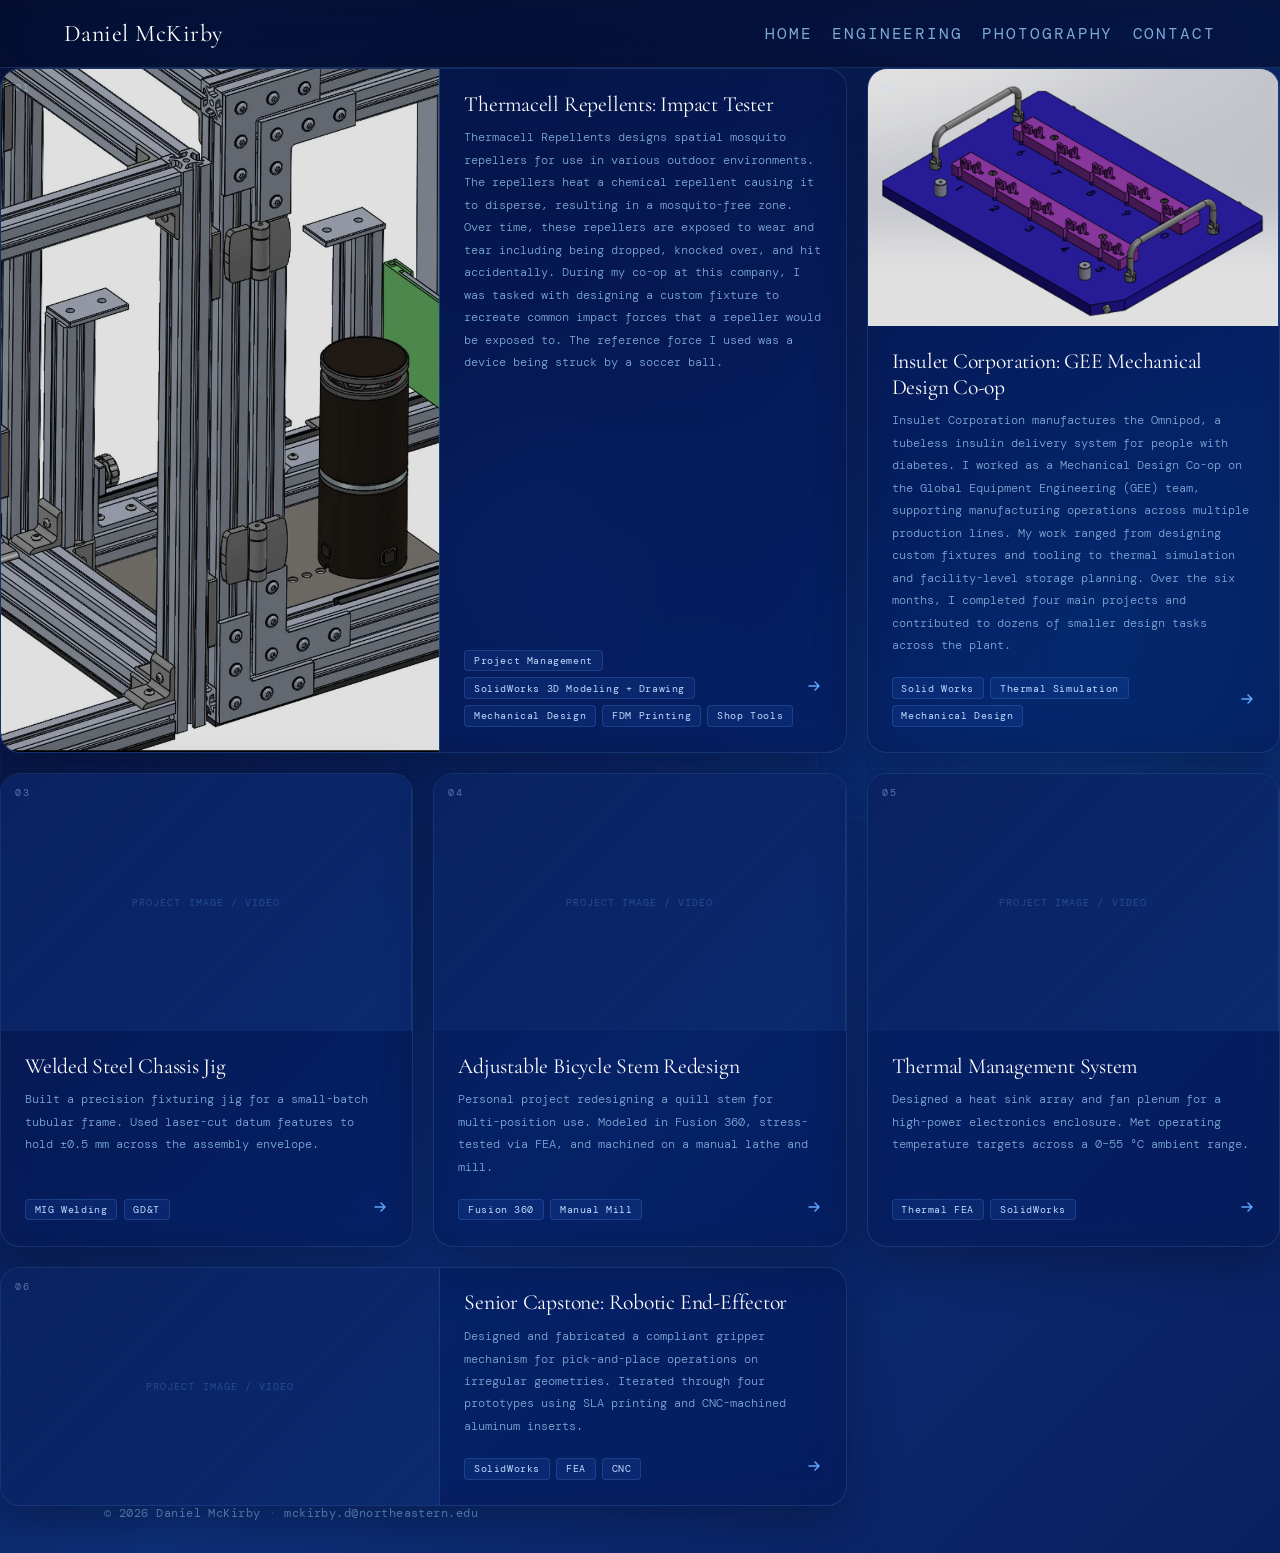
==== engineering/index.html @ 0c61b807 "Add Home, Engineering, Photography, Contact, and Resume sections" ====
<!DOCTYPE html>
<html lang="en">
<head>
  <meta charset="UTF-8" />
  <meta name="viewport" content="width=device-width, initial-scale=1.0" />
  <title>Engineering — Daniel McKirby</title>
  <link rel="stylesheet" href="style.css" />
  <link rel="preconnect" href="https://fonts.googleapis.com" />
  <link rel="preconnect" href="https://fonts.gstatic.com" crossorigin />
  <link href="https://fonts.googleapis.com/css2?family=Cormorant+Garamond:ital,wght@0,300;0,400;0,600;1,300;1,400&family=DM+Mono:wght@300;400;500&display=swap" rel="stylesheet" />
</head>

<!-- ── Contact Modal ── -->
<div id="contact-modal" class="contact-overlay" role="dialog" aria-modal="true" aria-label="Contact">
  <div class="contact-card">
    <span class="tick tick-tl"></span>
    <span class="tick tick-tr"></span>
    <span class="tick tick-bl"></span>
    <span class="tick tick-br"></span>

    <button class="contact-close" onclick="document.getElementById('contact-modal').classList.remove('open')" aria-label="Close">
      <svg viewBox="0 0 12 12" width="12" height="12" fill="none" stroke="currentColor" stroke-width="2" stroke-linecap="round">
        <line x1="1" y1="1" x2="11" y2="11"/><line x1="11" y1="1" x2="1" y2="11"/>
      </svg>
    </button>

    <div class="contact-label">Contact</div>
    <div class="contact-name">Daniel McKirby</div>
    <div class="contact-title-line">Mechanical Engineer</div>
    <div class="contact-divider"></div>

    <div class="contact-row">
      <div class="contact-icon">
        <svg viewBox="0 0 16 16" width="14" height="14" fill="none" stroke="#60a5fa" stroke-width="1.5" stroke-linecap="round" stroke-linejoin="round">
          <rect x="1" y="3" width="14" height="10" rx="1.5"/><polyline points="1,3 8,9.5 15,3"/>
        </svg>
      </div>
      <a href="mailto:mckirby.d@northeastern.edu" class="contact-link">mckirby.d@northeastern.edu</a>
    </div>

    <div class="contact-row">
      <div class="contact-icon">
        <svg viewBox="0 0 16 16" width="14" height="14" fill="none" stroke="#60a5fa" stroke-width="1.5" stroke-linecap="round" stroke-linejoin="round">
          <rect x="1" y="1" width="14" height="14" rx="2"/>
          <path d="M5 7v5M5 4.5v.01M8 12V8c0-1 .5-1.5 1.5-1.5H11"/>
        </svg>
      </div>
      <a href="https://linkedin.com/in/dmckirby" class="contact-link">linkedin.com/in/dmckirby</a>
    </div>

    <div class="contact-row">
      <div class="contact-icon">
        <svg viewBox="0 0 24 24" width="16" height="16" fill="none"
            stroke="#60a5fa" stroke-width="2"
            stroke-linecap="round" stroke-linejoin="round">
          <path d="M22 16.92v3a2 2 0 0 1-2.18 2 
                  19.79 19.79 0 0 1-8.63-3.07 19.5 19.5 0 0 1-6-6 19.79 19.79 0 0 1-3.07-8.67 A2 2 0 0 1 4.11 2h3a2 2 0 0 1 2 1.72 12.84 12.84 0 0 0 .7 2.81 2 2 0 0 1-.45 2.11L8.09 9.91 a16 16 0 0 0 6 6l1.27-1.27 a2 2 0 0 1 2.11-.45 12.84 12.84 0 0 0 2.81.7 A2 2 0 0 1 22 16.92z"/>
        </svg>
      </div>
      <a class="contact-link" href="tel:9733695389">(973) 369-5389</a>
    </div>

    <p class="contact-note">
      I'm currently looking for full-time roles in mechanical and design engineering starting early 2027.
    </p>
  </div>
</div>

<script>
  const modal = document.getElementById('contact-modal');
  modal.addEventListener('click', e => {
    if (e.target === modal) modal.classList.remove('open');
  });
  document.addEventListener('keydown', e => {
    if (e.key === 'Escape') modal.classList.remove('open');
  });
</script>

<body>

<header class="site-header">
  <div class="header-inner">
    
    <a href="/" class="header-name">Daniel McKirby</a>

    <nav class="header-nav">
      <a href="/" class="nav-link">Home</a>
      <a href="/engineering/index.html" class="nav-link">Engineering</a>
      <a href="/photography/" class="nav-link">Photography</a>
      <button class="nav-link" onclick="document.getElementById('contact-modal').classList.add('open')" style="background:none;border:none;cursor:pointer;font-size:inherit;">Contact</button>    </nav>
    </nav>

  </div>
</header>
  
  <!-- Animated background blobs -->
  <div class="bg-layer" aria-hidden="true">
    <div class="blob blob-1"></div>
    <div class="blob blob-2"></div>
    <div class="blob blob-3"></div>
  </div>

  <!-- Blueprint grid overlay -->
  <div class="grid-overlay" aria-hidden="true"></div>

  <div class="eng-grid">
 
    <!-- Card 1 — Featured (wide) -->
    <a href="projects/project-template.html" class="eng-card eng-card--featured" data-tags="mechanical fabrication">
      <div class="eng-card-media">
        <div class="eng-card-media-placeholder">
          <img src="images/impact_tester_2.webp" alt="...">
        </div>
        <div class="eng-card-overlay">
          <span class="eng-card-num">01</span>
        </div>
      </div>
      <div class="eng-card-body">
        <h2 class="eng-card-title">Thermacell Repellents: Impact Tester</h2>
        <p class="eng-card-desc">Thermacell Repellents designs spatial mosquito repellers for use in various outdoor environments. The repellers heat a chemical repellent causing it to disperse, resulting in a mosquito-free zone. 
Over time, these repellers are exposed to wear and tear including being dropped, knocked over, and hit accidentally. During my co-op at this company, I was tasked with designing a custom fixture to recreate common impact forces that a repeller would be exposed to. The reference force I used was a device being struck by a soccer ball. </p>
        <div class="eng-card-footer">
          <div class="eng-card-pills">
            <span class="pill">Project Management</span>
            <span class="pill">SolidWorks 3D Modeling + Drawing</span>
            <span class="pill">Mechanical Design</span>
            <span class="pill">FDM Printing</span>
            <span class="pill">Shop Tools</span>
          </div>
          <span class="eng-card-arrow">
            <svg viewBox="0 0 16 16" width="16" height="16" fill="none" stroke="currentColor" stroke-width="1.5" stroke-linecap="round" stroke-linejoin="round">
              <path d="M3 8h10M9 4l4 4-4 4"/>
            </svg>
          </span>
        </div>
      </div>
    </a>
 
    <!-- Card 2 -->
    <a href="/engineering/impact-tester/" class="eng-card" data-tags="design systems">
      <div class="eng-card-media">
        <div class="eng-card-media-placeholder">
          <img src="images/insulet_3.webp" alt="...">
        </div>
        <div class="eng-card-overlay">
          <span class="eng-card-num">02</span>
        </div>
      </div>
      <div class="eng-card-body">
        <h2 class="eng-card-title">Insulet Corporation: GEE Mechanical Design Co-op</h2>
        <p class="eng-card-desc">Insulet Corporation manufactures the Omnipod, a tubeless insulin delivery system for people with diabetes. I worked as a Mechanical Design Co-op on the Global Equipment Engineering (GEE) team, supporting manufacturing operations across multiple production lines. My work ranged from designing custom fixtures and tooling to thermal simulation and facility-level storage planning. Over the six months, I completed four main projects and contributed to dozens of smaller design tasks across the plant.</p>
        <div class="eng-card-footer">
          <div class="eng-card-pills">
            <span class="pill">Solid Works</span>
            <span class="pill">Thermal Simulation</span>
            <span class="pill">Mechanical Design</span>
          </div>
          <span class="eng-card-arrow">
            <svg viewBox="0 0 16 16" width="16" height="16" fill="none" stroke="currentColor" stroke-width="1.5" stroke-linecap="round" stroke-linejoin="round">
              <path d="M3 8h10M9 4l4 4-4 4"/>
            </svg>
          </span>
        </div>
      </div>
    </a>
 
    <!-- Card 3 -->
    <a href="projects/project-template.html" class="eng-card" data-tags="fabrication">
      <div class="eng-card-media">
        <div class="eng-card-media-placeholder">
          <span class="placeholder-text">Project image / video</span>
        </div>
        <div class="eng-card-overlay">
          <span class="eng-card-num">03</span>
        </div>
      </div>
      <div class="eng-card-body">
        <h2 class="eng-card-title">Welded Steel Chassis Jig</h2>
        <p class="eng-card-desc">Built a precision fixturing jig for a small-batch tubular frame. Used laser-cut datum features to hold ±0.5 mm across the assembly envelope.</p>
        <div class="eng-card-footer">
          <div class="eng-card-pills">
            <span class="pill">MIG Welding</span>
            <span class="pill">GD&T</span>
          </div>
          <span class="eng-card-arrow">
            <svg viewBox="0 0 16 16" width="16" height="16" fill="none" stroke="currentColor" stroke-width="1.5" stroke-linecap="round" stroke-linejoin="round">
              <path d="M3 8h10M9 4l4 4-4 4"/>
            </svg>
          </span>
        </div>
      </div>
    </a>
 
    <!-- Card 4 -->
    <a href="projects/project-template.html" class="eng-card" data-tags="mechanical design">
      <div class="eng-card-media">
        <div class="eng-card-media-placeholder">
          <span class="placeholder-text">Project image / video</span>
        </div>
        <div class="eng-card-overlay">
          <span class="eng-card-num">04</span>
        </div>
      </div>
      <div class="eng-card-body">
        <h2 class="eng-card-title">Adjustable Bicycle Stem Redesign</h2>
        <p class="eng-card-desc">Personal project redesigning a quill stem for multi-position use. Modeled in Fusion 360, stress-tested via FEA, and machined on a manual lathe and mill.</p>
        <div class="eng-card-footer">
          <div class="eng-card-pills">
            <span class="pill">Fusion 360</span>
            <span class="pill">Manual Mill</span>
          </div>
          <span class="eng-card-arrow">
            <svg viewBox="0 0 16 16" width="16" height="16" fill="none" stroke="currentColor" stroke-width="1.5" stroke-linecap="round" stroke-linejoin="round">
              <path d="M3 8h10M9 4l4 4-4 4"/>
            </svg>
          </span>
        </div>
      </div>
    </a>
 
    <!-- Card 5 -->
    <a href="projects/project-template.html" class="eng-card" data-tags="systems">
      <div class="eng-card-media">
        <div class="eng-card-media-placeholder">
          <span class="placeholder-text">Project image / video</span>
        </div>
        <div class="eng-card-overlay">
          <span class="eng-card-num">05</span>
        </div>
      </div>
      <div class="eng-card-body">
        <h2 class="eng-card-title">Thermal Management System</h2>
        <p class="eng-card-desc">Designed a heat sink array and fan plenum for a high-power electronics enclosure. Met operating temperature targets across a 0–55 °C ambient range.</p>
        <div class="eng-card-footer">
          <div class="eng-card-pills">
            <span class="pill">Thermal FEA</span>
            <span class="pill">SolidWorks</span>
          </div>
          <span class="eng-card-arrow">
            <svg viewBox="0 0 16 16" width="16" height="16" fill="none" stroke="currentColor" stroke-width="1.5" stroke-linecap="round" stroke-linejoin="round">
              <path d="M3 8h10M9 4l4 4-4 4"/>
            </svg>
          </span>
        </div>
      </div>
    </a>

    <a href="projects/project-template.html" class="eng-card eng-card--featured" data-tags="mechanical fabrication">
      <div class="eng-card-media">
        <div class="eng-card-media-placeholder">
          <span class="placeholder-text">Project image / video</span>
          <!-- Replace with: <img src="..." alt="..."> or <video src="..." autoplay muted loop> -->
        </div>
        <div class="eng-card-overlay">
          <span class="eng-card-num">06</span>
        </div>
      </div>
      <div class="eng-card-body">
        <h2 class="eng-card-title">Senior Capstone: Robotic End-Effector</h2>
        <p class="eng-card-desc">Designed and fabricated a compliant gripper mechanism for pick-and-place operations on irregular geometries. Iterated through four prototypes using SLA printing and CNC-machined aluminum inserts.</p>
        <div class="eng-card-footer">
          <div class="eng-card-pills">
            <span class="pill">SolidWorks</span>
            <span class="pill">FEA</span>
            <span class="pill">CNC</span>
          </div>
          <span class="eng-card-arrow">
            <svg viewBox="0 0 16 16" width="16" height="16" fill="none" stroke="currentColor" stroke-width="1.5" stroke-linecap="round" stroke-linejoin="round">
              <path d="M3 8h10M9 4l4 4-4 4"/>
            </svg>
          </span>
        </div>
      </div>
    </a>
 
  </div><!-- /eng-grid -->

  <footer class="site-footer">
    <span>© 2026 Daniel McKirby</span>
    <span class="sep">·</span>
    <a href="mailto:mckirby.d@northeastern.edu">mckirby.d@northeastern.edu</a>
  </footer>

</body>
</html>
---- engineering/style.css ----
/* ============================================================
   CSS Custom Properties
   ============================================================ */
:root {
  --blue-deep:    #050e2b;
  --blue-mid:     #0a2260;
  --blue-bright:  #1553c7;
  --blue-accent:  #3b82f6;
  --blue-glow:    #60a5fa;
  --blue-pale:    #bfdbfe;
  --text-primary: #e8f0ff;
  --text-muted:   #7ea9d4;
  --card-bg:      rgba(8, 22, 70, 0.55);
  --card-border:  rgba(96, 165, 250, 0.18);
  --radius-card:  20px;
  --radius-btn:   12px;
  --font-display: 'Cormorant Garamond', Georgia, serif;
  --font-mono:    'DM Mono', 'Courier New', monospace;
  --transition:   0.25s cubic-bezier(0.4, 0, 0.2, 1);
  --page-gutter:  clamp(1.5rem, 5vw, 5rem);
}

/* ============================================================
   Reset & Base
   ============================================================ */
*, *::before, *::after {
  box-sizing: border-box;
  margin: 0;
  padding: 0;
}

html {
  font-size: 16px;
  -webkit-font-smoothing: antialiased;
  scroll-behavior: smooth;
}

body {
  min-height: 100dvh;
  background: linear-gradient(
    135deg,
    var(--blue-deep)   0%,
    #091a4f            30%,
    #0e307a            60%,
    #0a1f5e           100%
  );
  color: var(--text-primary);
  font-family: var(--font-mono);
  position: relative;
  overflow-x: hidden;
}

/* ============================================================
   Contact Modal
   ============================================================ */
.contact-overlay {
  position: fixed;
  inset: 0;
  z-index: 200;
  background: rgba(5, 14, 43, 0.72);
  backdrop-filter: blur(6px);
  -webkit-backdrop-filter: blur(6px);
  display: flex;
  align-items: center;
  justify-content: center;
  padding: var(--page-gutter);
  opacity: 0;
  pointer-events: none;
  transition: opacity var(--transition);
}

.contact-overlay.open {
  opacity: 1;
  pointer-events: all;
}

.contact-overlay.open .contact-card {
  transform: translateY(0) scale(1);
  opacity: 1;
}

.contact-card {
  position: relative;
  background: rgba(8, 22, 70, 0.88);
  border: 1px solid var(--card-border);
  border-radius: var(--radius-card);
  padding: 2.5rem 2.75rem;
  max-width: 420px;
  width: 100%;
  backdrop-filter: blur(20px) saturate(1.3);
  -webkit-backdrop-filter: blur(20px) saturate(1.3);
  box-shadow:
    0 0 0 1px rgba(255,255,255,0.04) inset,
    0 32px 80px rgba(5, 14, 43, 0.65);
  opacity: 0;
  transform: translateY(16px) scale(0.97);
  transition:
    transform 0.35s cubic-bezier(0.22, 1, 0.36, 1),
    opacity 0.35s cubic-bezier(0.22, 1, 0.36, 1);
}

.contact-close {
  position: absolute;
  top: 1.1rem;
  right: 1.25rem;
  background: rgba(96, 165, 250, 0.08);
  border: 1px solid var(--card-border);
  border-radius: 8px;
  width: 28px;
  height: 28px;
  display: flex;
  align-items: center;
  justify-content: center;
  color: var(--text-muted);
  cursor: pointer;
  transition: background var(--transition), color var(--transition);
}

.contact-close:hover {
  background: rgba(96, 165, 250, 0.18);
  color: #fff;
}

.contact-label {
  font-family: var(--font-mono);
  font-size: 0.85rem;
  letter-spacing: 0.2em;
  text-transform: uppercase;
  color: var(--blue-accent);
  display: flex;
  align-items: center;
  gap: 0.6rem;
  margin-bottom: 1.25rem;
}

.contact-label::before {
  content: '';
  display: block;
  width: 24px;
  height: 1px;
  background: var(--blue-accent);
  opacity: 0.7;
}

.contact-name {
  font-family: var(--font-display);
  font-size: 2rem;
  font-weight: 300;
  color: #fff;
  letter-spacing: -0.01em;
  line-height: 1;
  margin-bottom: 0.35rem;
}

.contact-title-line {
  font-family: var(--font-mono);
  font-size: 0.95rem;
  letter-spacing: 0.1em;
  text-transform: uppercase;
  color: var(--text-muted);
  margin-bottom: 2rem;
}

.contact-divider {
  height: 1px;
  background: linear-gradient(90deg, rgba(96, 165, 250, 0.25), transparent);
  margin-bottom: 1.5rem;
}

.contact-row {
  display: flex;
  align-items: center;
  gap: 0.85rem;
  margin-bottom: 1rem;
}

.contact-row:last-child { margin-bottom: 0; }

.contact-icon {
  width: 32px;
  height: 32px;
  border-radius: 8px;
  background: rgba(59, 130, 246, 0.1);
  border: 1px solid var(--card-border);
  display: flex;
  align-items: center;
  justify-content: center;
  flex-shrink: 0;
}

.contact-link {
  font-family: var(--font-mono);
  font-size: 0.8rem;
  color: var(--blue-pale);
  text-decoration: none;
  transition: color var(--transition);
}

.contact-link:hover { color: #fff; }

.contact-muted {
  font-family: var(--font-mono);
  font-size: 0.75rem;
  color: var(--text-muted);
}

body {
  min-height: 100dvh;
  background: linear-gradient(
    135deg,
    var(--blue-deep)   0%,
    #091a4f            30%,
    #0e307a            60%,
    #0a1f5e           100%
  );
  color: var(--text-primary);
  font-family: var(--font-mono);
  position: relative;
  overflow-x: hidden;
}

/* ============================================================
   Animated Background Blobs
   ============================================================ */
.bg-layer {
  position: fixed;
  inset: 0;
  pointer-events: none;
  z-index: 0;
}

.blob {
  position: absolute;
  border-radius: 50%;
  filter: blur(90px);
  opacity: 0.22;
  animation: drift 18s ease-in-out infinite alternate;
}

.blob-1 {
  width: 620px; height: 620px;
  background: radial-gradient(circle, #1e5fd4, transparent 70%);
  top: -160px; left: -120px;
  animation-duration: 20s;
}

.blob-2 {
  width: 500px; height: 500px;
  background: radial-gradient(circle, #0ea5e9, transparent 70%);
  bottom: 0; right: -80px;
  animation-duration: 24s;
  animation-delay: -8s;
}

.blob-3 {
  width: 380px; height: 380px;
  background: radial-gradient(circle, #3b82f6, transparent 70%);
  top: 60%; left: 40%;
  transform: translate(-50%, -50%);
  animation-duration: 16s;
  animation-delay: -4s;
}

@keyframes drift {
  0%   { transform: translate(0, 0) scale(1); }
  50%  { transform: translate(40px, 30px) scale(1.08); }
  100% { transform: translate(-20px, 50px) scale(0.95); }
}

/* ============================================================
   Blueprint Grid Overlay
   ============================================================ */
.grid-overlay {
  position: fixed;
  inset: 0;
  z-index: 0;
  pointer-events: none;
  background-image:
    linear-gradient(rgba(96, 165, 250, 0.04) 1px, transparent 1px),
    linear-gradient(90deg, rgba(96, 165, 250, 0.04) 1px, transparent 1px);
  background-size: 48px 48px;
}

/* ============================================================
   Shared Buttons
   ============================================================ */
.btn {
  display: inline-flex;
  align-items: center;
  gap: 0.55rem;
  padding: 0.75rem 1.6rem;
  border-radius: var(--radius-btn);
  font-family: var(--font-mono);
  font-size: 0.82rem;
  font-weight: 500;
  letter-spacing: 0.05em;
  text-decoration: none;
  text-transform: uppercase;
  cursor: pointer;
  transition:
    background var(--transition),
    box-shadow var(--transition),
    transform var(--transition),
    border-color var(--transition),
    color var(--transition);
}

.btn:active { transform: scale(0.97); }

.btn-primary {
  background: linear-gradient(135deg, var(--blue-bright), #1d6ae8);
  color: #fff;
  border: 1px solid rgba(255,255,255,0.15);
  box-shadow:
    0 4px 20px rgba(21, 83, 199, 0.5),
    0 1px 0 rgba(255,255,255,0.12) inset;
}

.btn-primary:hover {
  background: linear-gradient(135deg, #1a61d4, #2878f5);
  box-shadow: 0 6px 28px rgba(21, 83, 199, 0.65), 0 1px 0 rgba(255,255,255,0.15) inset;
  transform: translateY(-2px);
}

.btn-ghost {
  background: rgba(96, 165, 250, 0.08);
  color: var(--blue-pale);
  border: 1px solid var(--card-border);
}

.btn-ghost:hover {
  background: rgba(96, 165, 250, 0.18);
  border-color: rgba(96, 165, 250, 0.45);
  color: #fff;
  transform: translateY(-2px);
}

.btn-icon {
  width: 16px;
  height: 16px;
  flex-shrink: 0;
}

.btn-sm {
  padding: 0.45rem 1rem;
  font-size: 0.75rem;
}

/* ============================================================
   CTA Group
   ============================================================ */
.cta-group {
  display: flex;
  gap: 1rem;
  flex-wrap: wrap;
}

/* ============================================================
   Header
   ============================================================ */
.site-header {
  position: sticky;
  top: 0;
  z-index: 100;

  background: rgba(5, 14, 43, 0.65);
  backdrop-filter: blur(14px) saturate(1.3);
  -webkit-backdrop-filter: blur(14px) saturate(1.3);

  border-bottom: 1px solid var(--card-border);
}

/* Inner layout */
.header-inner {
  max-width: 1800px;
  margin: 0 auto;
  padding: 1.2rem var(--page-gutter);

  display: flex;
  align-items: center;
  justify-content: space-between;
}

/* Name (left) */
.header-name {
  font-family: var(--font-display);
  font-size: 1.5rem;
  color: #fff;
  text-decoration: none;
  letter-spacing: 0.02em;
}

/* Nav (right) */
.header-nav {
  display: flex;
  gap: 1.2rem;
}

/* Links */
.nav-link {
  font-family: var(--font-mono);
  font-size: 1rem;
  letter-spacing: 0.12em;
  text-transform: uppercase;
  color: var(--text-muted);
  text-decoration: none;
  position: relative;
  transition: color var(--transition);
}

/* Hover effect */
.nav-link::after {
  content: '';
  position: absolute;
  left: 0;
  bottom: -4px;
  width: 100%;
  height: 1px;
  background: var(--blue-accent);
  transform: scaleX(0);
  transform-origin: left;
  transition: transform var(--transition);
}

.nav-link:hover {
  color: #fff;
}

.nav-link:hover::after {
  transform: scaleX(1);
}

/* ============================================================
   HERO SECTION
   ============================================================ */
.hero {
  position: relative;
  z-index: 1;
  display: grid;
  grid-template-columns: 1fr auto;
  align-items: center;
  gap: clamp(2rem, 6vw, 6rem);
  min-height: 100dvh;
  padding: clamp(3rem, 8vh, 6rem) var(--page-gutter);
  max-width: 1200px;
  margin: 0 auto;
}

/* Left column */
.hero-content {
  display: flex;
  flex-direction: column;
  gap: 1.5rem;
  animation: rise 0.8s cubic-bezier(0.22, 1, 0.36, 1) both;
}

.hero-label {
  font-family: var(--font-mono);
  font-size: 1rem;
  font-weight: 400;
  letter-spacing: 0.18em;
  text-transform: uppercase;
  color: var(--blue-accent);
  display: flex;
  align-items: center;
  gap: 0.75rem;
}

.hero-label::before {
  content: '';
  display: block;
  width: 32px;
  height: 1px;
  background: var(--blue-accent);
  opacity: 0.7;
}

.hero-name {
  font-family: var(--font-display);
  font-size: clamp(3.5rem, 9vw, 7rem);
  font-weight: 300;
  line-height: 0.95;
  color: #fff;
  letter-spacing: -0.02em;
}

.hero-name em {
  font-style: italic;
  font-weight: 300;
  color: var(--blue-pale);
}

.hero-sub {
  font-family: var(--font-mono);
  font-size: 1rem;
  font-weight: 300;
  letter-spacing: 0.08em;
  color: var(--text-muted);
  text-transform: uppercase;
}

.hero-bio {
  font-family: var(--font-display);
  font-size: clamp(1.05rem, 2vw, 1.2rem);
  font-weight: 300;
  line-height: 1.75;
  color: rgba(232, 240, 255, 0.8);
  max-width: 52ch;
}

/* Right column — photo */
.hero-photo-wrap {
  display: flex;
  flex-direction: column;
  align-items: center;
  gap: 0.75rem;
  animation: rise 0.8s cubic-bezier(0.22, 1, 0.36, 1) 0.12s both;
  flex-shrink: 0;
}

.hero-photo-frame {
  position: relative;
  width: clamp(24rem, 28rem, 34rem);
  aspect-ratio: 3 / 4;
}

/* Engineering tick marks at corners */
.tick {
  position: absolute;
  display: block;
  width: 14px;
  height: 14px;
  border-color: rgba(96, 165, 250, 0.55);
  border-style: solid;
  z-index: 2;
}

.tick-tl { top: -6px;  left: -6px;  border-width: 1.5px 0 0 1.5px; }
.tick-tr { top: -6px;  right: -6px; border-width: 1.5px 1.5px 0 0; }
.tick-bl { bottom: -6px; left: -6px;  border-width: 0 0 1.5px 1.5px; }
.tick-br { bottom: -6px; right: -6px; border-width: 0 1.5px 1.5px 0; }

.hero-photo {
  width: 100%;
  height: 100%;
  object-fit: cover;
  display: block;
  border-radius: 4px;
  border: 1px solid var(--card-border);
  box-shadow:
    0 0 0 1px rgba(255,255,255,0.04) inset,
    0 32px 80px rgba(5, 14, 43, 0.6),
    0 0 60px rgba(59, 130, 246, 0.1);
  filter: brightness(0.92) contrast(1.05);
}

.photo-label {
  font-family: var(--font-mono);
  font-size: 0.65rem;
  letter-spacing: 0.1em;
  color: var(--text-muted);
  opacity: 0.6;
  text-transform: uppercase;
}

/* ============================================================
   Section Rule / Divider
   ============================================================ */
.section-rule {
  position: relative;
  z-index: 1;
  display: flex;
  align-items: center;
  gap: 1.25rem;
  padding: 0 var(--page-gutter);
  max-width: 1200px;
  margin: 0 auto 3rem;
}

.section-rule::before,
.section-rule::after {
  content: '';
  flex: 1;
  height: 1px;
  background: linear-gradient(90deg, transparent, rgba(96, 165, 250, 0.25), transparent);
}

.rule-label {
  font-family: var(--font-mono);
  font-size: 0.85rem;
  letter-spacing: 0.22em;
  color: var(--text-muted);
  opacity: 0.7;
  white-space: nowrap;
}

/* ============================================================
   PROJECTS SECTION
   ============================================================ */
.projects {
  position: relative;
  z-index: 1;
  display: grid;
  grid-template-columns: repeat(auto-fill, minmax(300px, 1fr));
  gap: 1.5rem;
  padding: 0 var(--page-gutter) 5rem;
  max-width: 1200px;
  margin: 0 auto;
}

.project-card {
  background: var(--card-bg);
  border: 1px solid var(--card-border);
  border-radius: var(--radius-card);
  backdrop-filter: blur(16px) saturate(1.3);
  -webkit-backdrop-filter: blur(16px) saturate(1.3);
  overflow: hidden;
  display: flex;
  flex-direction: column;
  box-shadow: 0 16px 48px rgba(5, 14, 43, 0.45);
  transition: transform var(--transition), box-shadow var(--transition), border-color var(--transition);
  animation: rise 0.7s cubic-bezier(0.22, 1, 0.36, 1) both;
}

.project-card:nth-child(1) { animation-delay: 0.05s; }
.project-card:nth-child(2) { animation-delay: 0.12s; }
.project-card:nth-child(3) { animation-delay: 0.19s; }

.project-card:hover {
  transform: translateY(-5px);
  box-shadow: 0 24px 64px rgba(5, 14, 43, 0.55), 0 0 0 1px rgba(96, 165, 250, 0.22);
  border-color: rgba(96, 165, 250, 0.3);
}

.project-img-wrap {
  position: relative;
  overflow: hidden;
  aspect-ratio: 16 / 9;
  background: var(--blue-mid);
}

.project-img {
  width: 100%;
  height: 100%;
  object-fit: cover;
  display: block;
  transition: transform 0.4s cubic-bezier(0.4, 0, 0.2, 1);
  filter: brightness(0.88) saturate(0.85);
}

.project-card:hover .project-img {
  transform: scale(1.04);
  filter: brightness(0.95) saturate(1);
}

.project-num {
  position: absolute;
  top: 0.75rem;
  right: 0.9rem;
  font-family: var(--font-mono);
  font-size: 0.65rem;
  letter-spacing: 0.12em;
  color: rgba(191, 219, 254, 0.5);
}

.project-body {
  padding: 1.4rem 1.5rem 1.6rem;
  display: flex;
  flex-direction: column;
  gap: 0.55rem;
  flex: 1;
}

.project-tag {
  font-family: var(--font-mono);
  font-size: 0.65rem;
  letter-spacing: 0.14em;
  text-transform: uppercase;
  color: var(--blue-accent);
}

.project-title {
  font-family: var(--font-display);
  font-size: 1.35rem;
  font-weight: 400;
  letter-spacing: -0.01em;
  color: #fff;
  line-height: 1.2;
}

.project-desc {
  font-family: var(--font-mono);
  font-size: 0.8rem;
  font-weight: 300;
  line-height: 1.75;
  color: var(--text-muted);
  flex: 1;
  margin-top: 0.25rem;
}

.project-link {
  display: inline-flex;
  align-items: center;
  gap: 0.4rem;
  margin-top: 0.75rem;
  font-family: var(--font-mono);
  font-size: 0.72rem;
  font-weight: 500;
  letter-spacing: 0.07em;
  text-transform: uppercase;
  color: var(--blue-glow);
  text-decoration: none;
  transition: gap var(--transition), color var(--transition);
}

.project-link svg {
  width: 14px; height: 14px;
  transition: transform var(--transition);
}

.project-link:hover {
  color: #fff;
  gap: 0.65rem;
}

.project-link:hover svg {
  transform: translateX(3px);
}

/* ============================================================
   Footer
   ============================================================ */
.site-footer {
  position: relative;
  z-index: 1;
  padding: 0 var(--page-gutter) 2rem;
  max-width: 1200px;
  margin: 0 auto;
  font-family: var(--font-mono);
  font-size: 0.72rem;
  color: var(--text-muted);
  opacity: 0.6;
  letter-spacing: 0.04em;
  display: flex;
  align-items: center;
  gap: 0.5rem;
}

.site-footer a {
  color: inherit;
  text-decoration: none;
  transition: color var(--transition);
}

.site-footer a:hover { color: var(--blue-pale); opacity: 1; }
.sep { opacity: 0.4; }

/* ============================================================
   Entrance animation (shared)
   ============================================================ */
@keyframes rise {
  from { opacity: 0; transform: translateY(24px); }
  to   { opacity: 1; transform: translateY(0); }
}

/* ============================================================
   Engineering Index Page
   ============================================================ */

/* Active nav state */
.nav-link--active {
  color: #fff;
}
.nav-link--active::after {
  transform: scaleX(1) !important;
}

/* ── Page Hero ── */
.eng-main {
  position: relative;
  z-index: 1;
  max-width: 1200px;
  margin: 0 auto;
  padding: 0 var(--page-gutter) 5rem;
}

.eng-hero {
  display: flex;
  align-items: flex-end;
  justify-content: space-between;
  gap: 2rem;
  padding: clamp(5rem, 10vh, 7rem) 0 3.5rem;
  flex-wrap: wrap;
}

.hero-label {
  font-family: var(--font-mono);
  font-size: 0.68rem;
  letter-spacing: 0.22em;
  text-transform: uppercase;
  color: var(--blue-accent);
  display: flex;
  align-items: center;
  gap: 0.6rem;
  margin-bottom: 1rem;
}
.hero-label::before {
  content: '';
  display: block;
  width: 24px;
  height: 1px;
  background: var(--blue-accent);
  opacity: 0.7;
}

.eng-hero-title {
  font-family: var(--font-display);
  font-size: clamp(3rem, 7vw, 5.5rem);
  font-weight: 300;
  line-height: 0.95;
  color: #fff;
  letter-spacing: -0.02em;
}
.eng-hero-title em {
  font-style: italic;
  color: var(--blue-pale);
}

.eng-hero-sub {
  font-family: var(--font-mono);
  font-size: 0.82rem;
  font-weight: 300;
  line-height: 1.8;
  color: var(--text-muted);
  max-width: 42ch;
  margin-top: 1.25rem;
}

.eng-hero-meta {
  display: flex;
  gap: 2.5rem;
  flex-shrink: 0;
}

.eng-stat {
  display: flex;
  flex-direction: column;
  align-items: flex-end;
}
.eng-stat-num {
  font-family: var(--font-display);
  font-size: 3rem;
  font-weight: 300;
  color: #fff;
  line-height: 1;
}
.eng-stat-label {
  font-family: var(--font-mono);
  font-size: 0.65rem;
  letter-spacing: 0.14em;
  text-transform: uppercase;
  color: var(--text-muted);
  margin-top: 0.2rem;
}

/* ── Project Grid ── */
.eng-grid {
  display: grid;
  grid-template-columns: repeat(12, 1fr);
  gap: 1.25rem;
}

.eng-card {
  display: flex;
  flex-direction: column;
  background: var(--card-bg);
  border: 1px solid var(--card-border);
  border-radius: var(--radius-card);
  backdrop-filter: blur(16px) saturate(1.3);
  -webkit-backdrop-filter: blur(16px) saturate(1.3);
  overflow: hidden;
  text-decoration: none;
  color: inherit;
  box-shadow: 0 16px 48px rgba(5,14,43,0.45);
  transition: transform var(--transition), box-shadow var(--transition), border-color var(--transition), opacity var(--transition);
  animation: rise 0.7s cubic-bezier(0.22, 1, 0.36, 1) both;
  grid-column: span 4;
}

.eng-card--featured {
  grid-column: span 8;
  flex-direction: row;
}

.eng-card:hover {
  transform: translateY(-4px);
  box-shadow: 0 24px 64px rgba(5,14,43,0.55), 0 0 0 1px rgba(96,165,250,0.22);
  border-color: rgba(96,165,250,0.3);
}

/* Stagger animation */
.eng-card:nth-child(1) { animation-delay: 0.05s; }
.eng-card:nth-child(2) { animation-delay: 0.1s; }
.eng-card:nth-child(3) { animation-delay: 0.15s; }
.eng-card:nth-child(4) { animation-delay: 0.2s; }
.eng-card:nth-child(5) { animation-delay: 0.25s; }

/* ── Card Media ── */
.eng-card-media {
  position: relative;
  overflow: hidden;
  aspect-ratio: 16 / 10;
  background: var(--blue-mid);
  flex-shrink: 0;
}

.eng-card--featured .eng-card-media {
  width: 52%;
  aspect-ratio: unset;
  flex-shrink: 0;
}

.eng-card-media-placeholder {
  width: 100%;
  height: 100%;
  display: flex;
  align-items: center;
  justify-content: center;
  background: linear-gradient(135deg, rgba(10,34,96,0.8), rgba(21,83,199,0.15));
  border-right: 1px solid var(--card-border);
}
.placeholder-text {
  font-family: var(--font-mono);
  font-size: 0.65rem;
  letter-spacing: 0.1em;
  text-transform: uppercase;
  color: rgba(96,165,250,0.3);
}

.eng-card-media img,
.eng-card-media video {
  width: 100%;
  height: 100%;
  object-fit: cover;
  display: block;
  transition: transform 0.4s cubic-bezier(0.4, 0, 0.2, 1);
  filter: brightness(0.88) saturate(0.85);
}
.eng-card:hover .eng-card-media img,
.eng-card:hover .eng-card-media video {
  transform: scale(1.04);
  filter: brightness(0.95) saturate(1);
}

.eng-card-overlay {
  position: absolute;
  top: 0; left: 0; right: 0;
  padding: 0.75rem 0.9rem;
  display: flex;
  justify-content: space-between;
  align-items: flex-start;
}
.eng-card-num {
  font-family: var(--font-mono);
  font-size: 0.65rem;
  letter-spacing: 0.12em;
  color: rgba(191,219,254,0.45);
}
.eng-card-tag {
  font-family: var(--font-mono);
  font-size: 0.6rem;
  letter-spacing: 0.1em;
  text-transform: uppercase;
  color: var(--blue-accent);
  background: rgba(5,14,43,0.55);
  backdrop-filter: blur(6px);
  padding: 0.25rem 0.6rem;
  border-radius: 4px;
  border: 1px solid rgba(96,165,250,0.2);
}

/* ── Card Body ── */
.eng-card-body {
  padding: 1.4rem 1.5rem 1.6rem;
  display: flex;
  flex-direction: column;
  gap: 0.55rem;
  flex: 1;
}

.eng-card-title {
  font-family: var(--font-display);
  font-size: 1.35rem;
  font-weight: 400;
  letter-spacing: -0.01em;
  color: #fff;
  line-height: 1.2;
}

.eng-card-desc {
  font-family: var(--font-mono);
  font-size: 0.78rem;
  font-weight: 300;
  line-height: 1.8;
  color: var(--text-muted);
  flex: 1;
}

.eng-card-footer {
  display: flex;
  align-items: center;
  justify-content: space-between;
  gap: 0.75rem;
  margin-top: 0.75rem;
}

.eng-card-pills {
  display: flex;
  flex-wrap: wrap;
  gap: 0.4rem;
}

.pill {
  font-family: var(--font-mono);
  font-size: 0.62rem;
  letter-spacing: 0.06em;
  color: var(--blue-pale);
  background: rgba(59,130,246,0.1);
  border: 1px solid rgba(96,165,250,0.2);
  border-radius: 4px;
  padding: 0.2rem 0.55rem;
}

.eng-card-arrow {
  color: var(--blue-glow);
  flex-shrink: 0;
  transition: transform var(--transition), color var(--transition);
}
.eng-card:hover .eng-card-arrow {
  transform: translateX(4px);
  color: #fff;
}

/* ── Contact card note ── */
.contact-note {
  font-family: var(--font-mono);
  font-size: 0.72rem;
  line-height: 1.7;
  color: var(--text-muted);
  margin-top: 1.25rem;
  padding-top: 1rem;
  border-top: 1px solid rgba(96,165,250,0.12);
  font-style: italic;
}

/* ── Responsive ── */
@media (max-width: 900px) {
  .eng-card--featured {
    flex-direction: column;
    grid-column: span 12;
  }
  .eng-card--featured .eng-card-media {
    width: 100%;
    aspect-ratio: 16 / 10;
  }
  .eng-card {
    grid-column: span 6;
  }
}

@media (max-width: 600px) {
  .eng-card, .eng-card--featured {
    grid-column: span 12;
  }
  .eng-hero {
    flex-direction: column;
    align-items: flex-start;
  }
  .eng-hero-meta {
    justify-content: flex-start;
  }
}
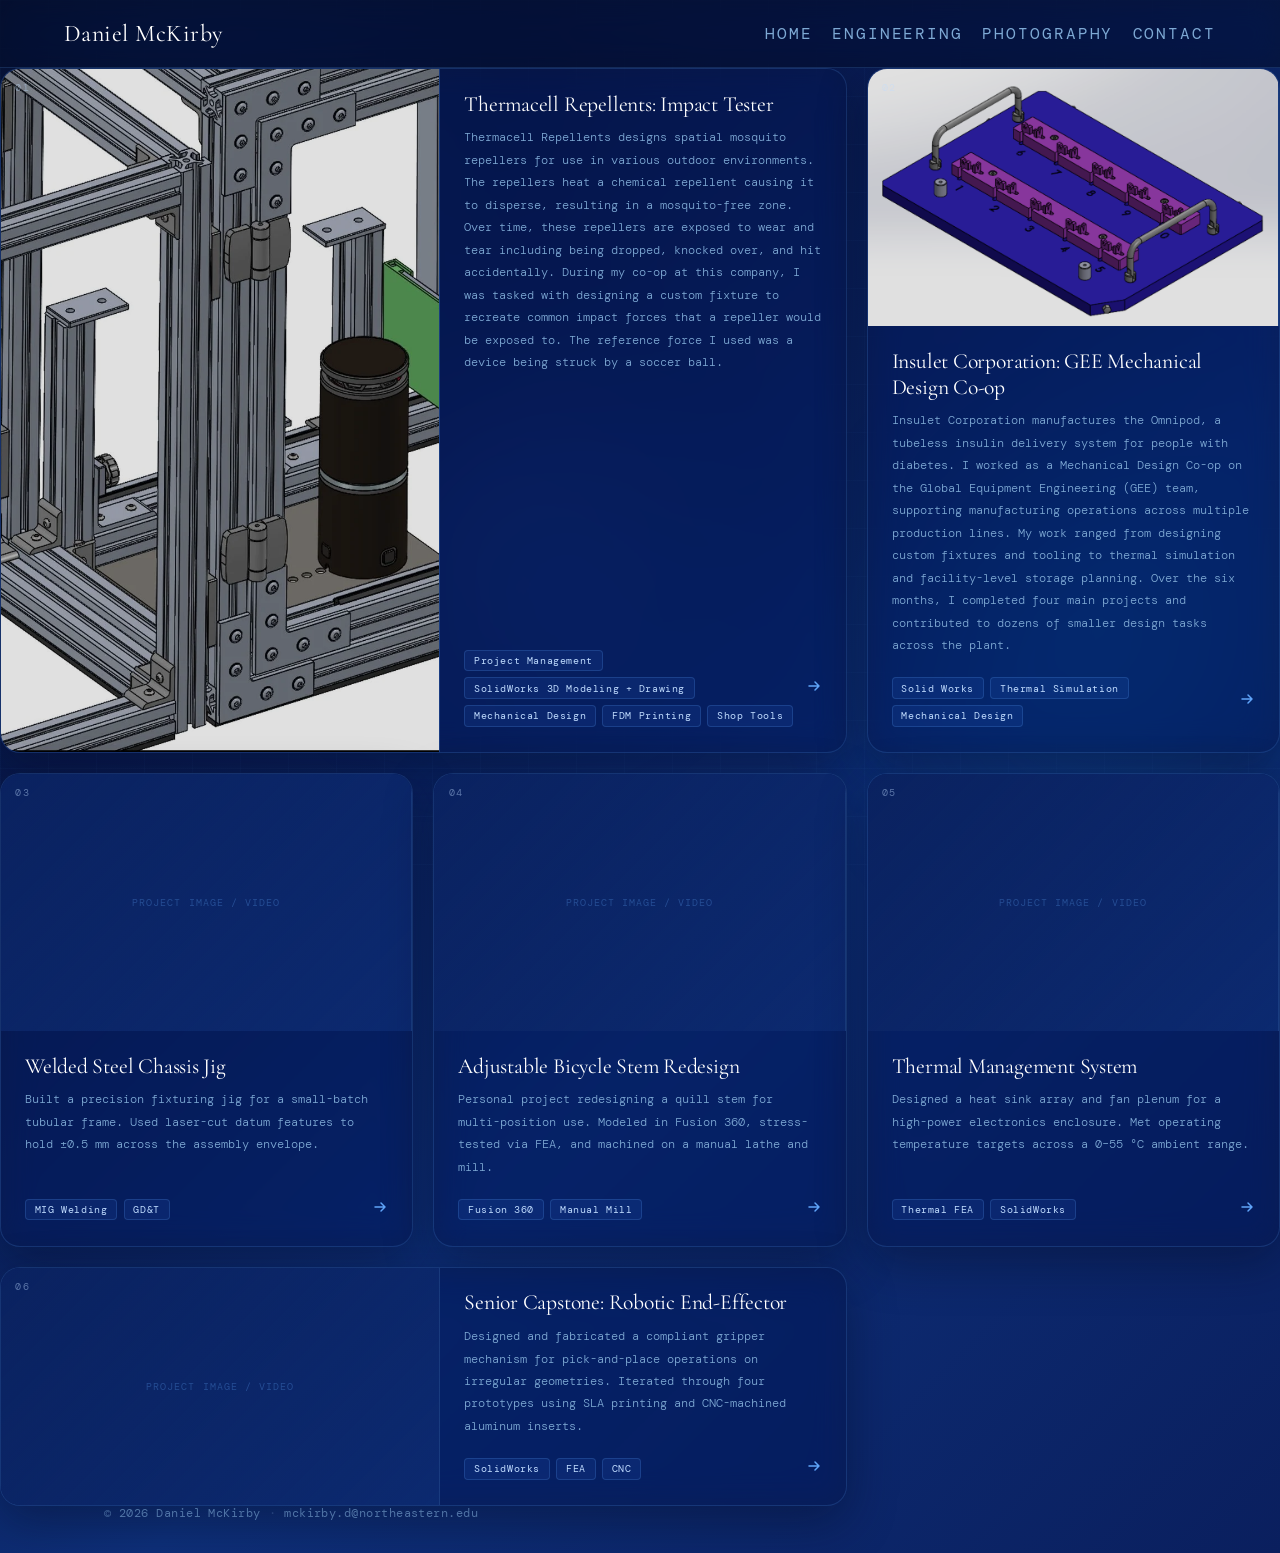
==== commit 252b5f68: "Implement first project page" ====
--- a/engineering/index.html
+++ b/engineering/index.html
@@ -85,7 +85,7 @@
 
     <nav class="header-nav">
       <a href="/" class="nav-link">Home</a>
-      <a href="/engineering/index.html" class="nav-link">Engineering</a>
+      <a href="/engineering/" class="nav-link">Engineering</a>
       <a href="/photography/" class="nav-link">Photography</a>
       <button class="nav-link" onclick="document.getElementById('contact-modal').classList.add('open')" style="background:none;border:none;cursor:pointer;font-size:inherit;">Contact</button>    </nav>
     </nav>
@@ -106,7 +106,7 @@
   <div class="eng-grid">
  
     <!-- Card 1 — Featured (wide) -->
-    <a href="projects/project-template.html" class="eng-card eng-card--featured" data-tags="mechanical fabrication">
+    <a href="impact-tester/index.html" class="eng-card eng-card--featured" data-tags="mechanical fabrication">
       <div class="eng-card-media">
         <div class="eng-card-media-placeholder">
           <img src="images/impact_tester_2.webp" alt="...">
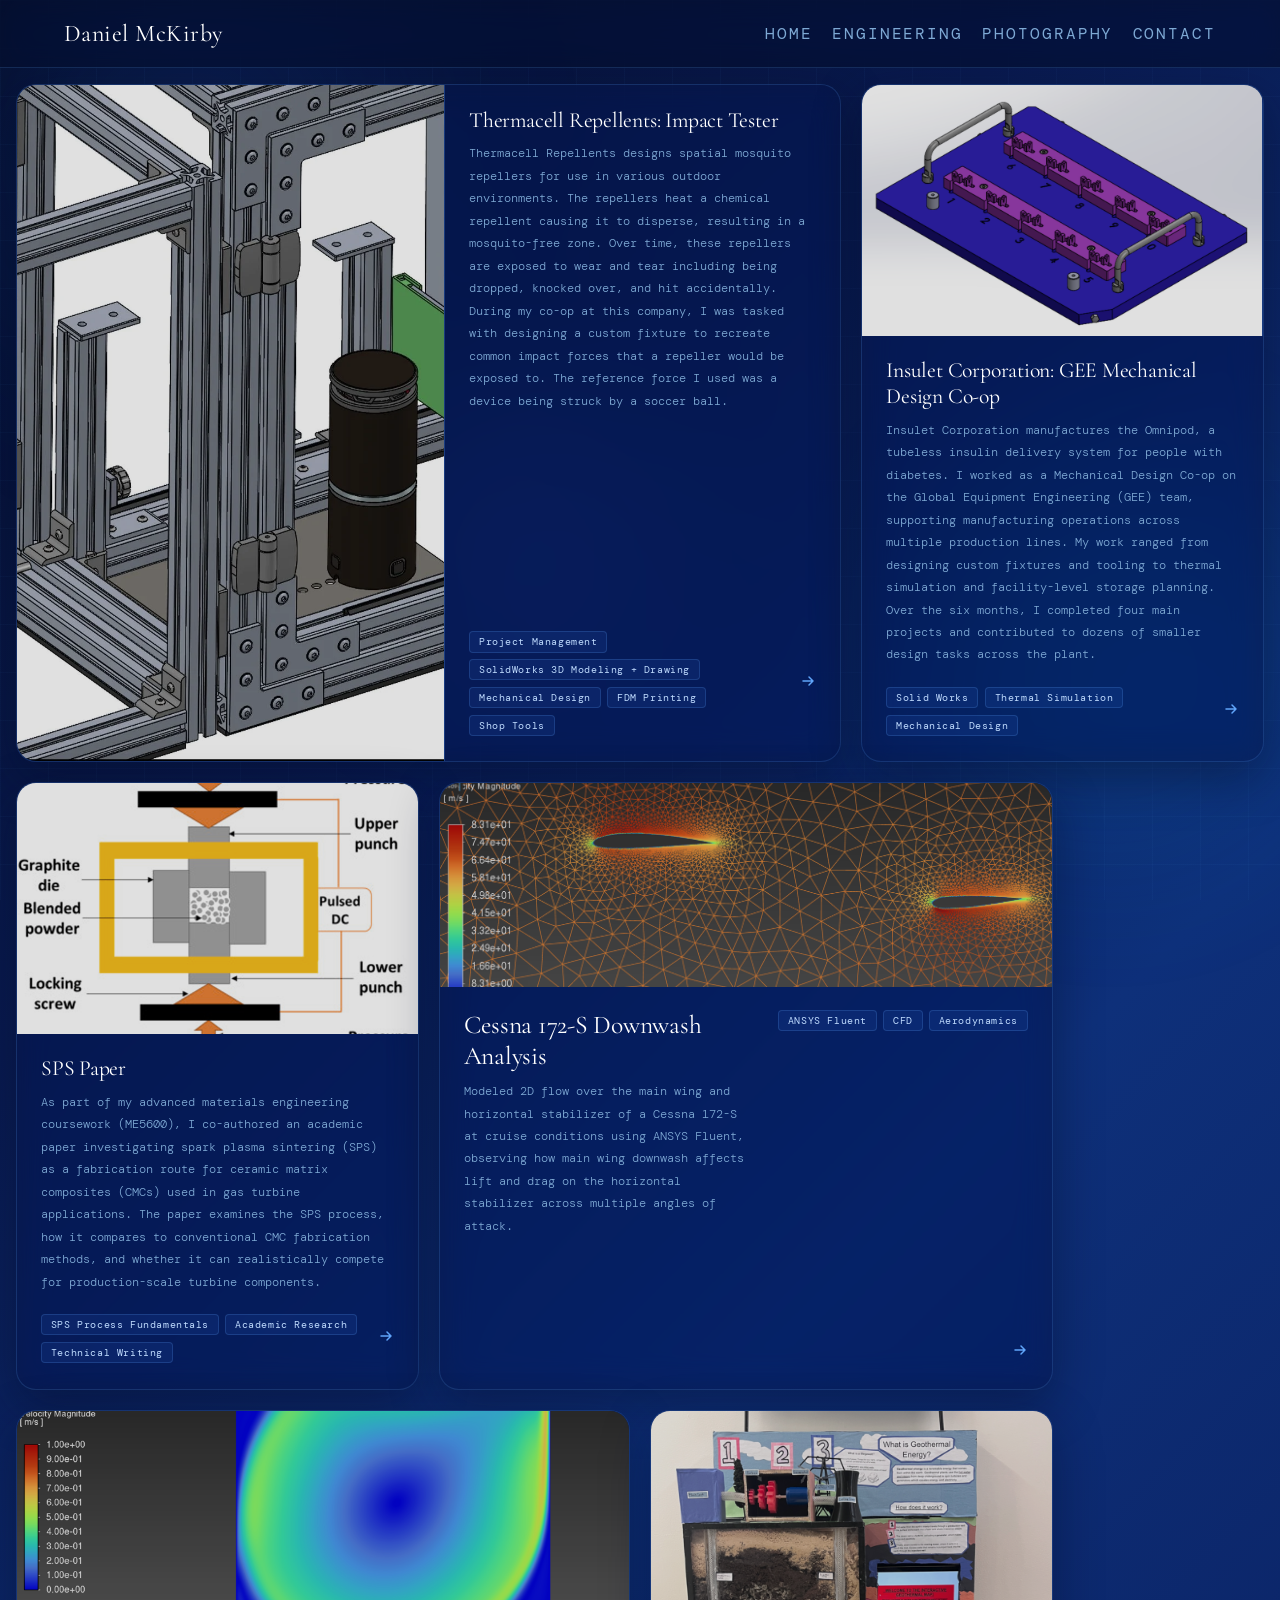
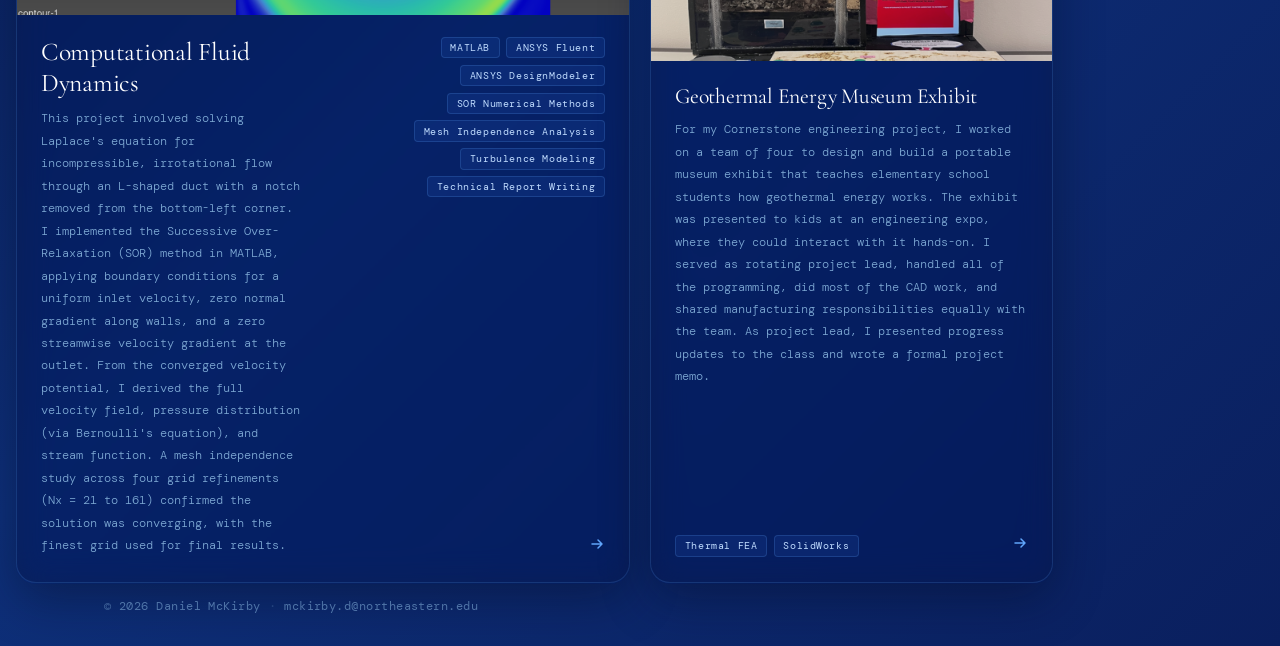
==== commit b9f77bca: "Display first four engineering/project pages" ====
--- a/engineering/index.html
+++ b/engineering/index.html
@@ -106,13 +106,12 @@
   <div class="eng-grid">
  
     <!-- Card 1 — Featured (wide) -->
-    <a href="impact-tester/index.html" class="eng-card eng-card--featured" data-tags="mechanical fabrication">
+    <a href="impact-tester/" class="eng-card eng-card--featured" data-tags="mechanical fabrication">
       <div class="eng-card-media">
         <div class="eng-card-media-placeholder">
           <img src="images/impact_tester_2.webp" alt="...">
         </div>
         <div class="eng-card-overlay">
-          <span class="eng-card-num">01</span>
         </div>
       </div>
       <div class="eng-card-body">
@@ -137,13 +136,12 @@
     </a>
  
     <!-- Card 2 -->
-    <a href="/engineering/impact-tester/" class="eng-card" data-tags="design systems">
+    <a href="/engineering/insulet/" class="eng-card" data-tags="design systems">
       <div class="eng-card-media">
         <div class="eng-card-media-placeholder">
           <img src="images/insulet_3.webp" alt="...">
         </div>
         <div class="eng-card-overlay">
-          <span class="eng-card-num">02</span>
         </div>
       </div>
       <div class="eng-card-body">
@@ -165,22 +163,19 @@
     </a>
  
     <!-- Card 3 -->
-    <a href="projects/project-template.html" class="eng-card" data-tags="fabrication">
-      <div class="eng-card-media">
-        <div class="eng-card-media-placeholder">
-          <span class="placeholder-text">Project image / video</span>
-        </div>
-        <div class="eng-card-overlay">
-          <span class="eng-card-num">03</span>
-        </div>
-      </div>
-      <div class="eng-card-body">
-        <h2 class="eng-card-title">Welded Steel Chassis Jig</h2>
-        <p class="eng-card-desc">Built a precision fixturing jig for a small-batch tubular frame. Used laser-cut datum features to hold ±0.5 mm across the assembly envelope.</p>
-        <div class="eng-card-footer">
-          <div class="eng-card-pills">
-            <span class="pill">MIG Welding</span>
-            <span class="pill">GD&T</span>
+    <a href="sps/" class="eng-card" data-tags="fabrication">
+      <div class="eng-card-media">
+          <img src="images/sps1.webp" alt="Cessna 172-S Downwash Analysis">
+        <div class="eng-card-overlay">
+        </div>
+      </div>
+      <div class="eng-card-body">
+        <h2 class="eng-card-title">SPS Paper</h2>
+        <p class="eng-card-desc">As part of my advanced materials engineering coursework (ME5600), I co-authored an academic paper investigating spark plasma sintering (SPS) as a fabrication route for ceramic matrix composites (CMCs) used in gas turbine applications. The paper examines the SPS process, how it compares to conventional CMC fabrication methods, and whether it can realistically compete for production-scale turbine components.</p>        <div class="eng-card-footer">
+          <div class="eng-card-pills">
+            <span class="pill">SPS Process Fundamentals</span>
+            <span class="pill">Academic Research</span>
+            <span class="pill">Technical Writing</span>
           </div>
           <span class="eng-card-arrow">
             <svg viewBox="0 0 16 16" width="16" height="16" fill="none" stroke="currentColor" stroke-width="1.5" stroke-linecap="round" stroke-linejoin="round">
@@ -192,77 +187,74 @@
     </a>
  
     <!-- Card 4 -->
-    <a href="projects/project-template.html" class="eng-card" data-tags="mechanical design">
-      <div class="eng-card-media">
-        <div class="eng-card-media-placeholder">
-          <span class="placeholder-text">Project image / video</span>
-        </div>
-        <div class="eng-card-overlay">
-          <span class="eng-card-num">04</span>
-        </div>
-      </div>
-      <div class="eng-card-body">
-        <h2 class="eng-card-title">Adjustable Bicycle Stem Redesign</h2>
-        <p class="eng-card-desc">Personal project redesigning a quill stem for multi-position use. Modeled in Fusion 360, stress-tested via FEA, and machined on a manual lathe and mill.</p>
-        <div class="eng-card-footer">
-          <div class="eng-card-pills">
-            <span class="pill">Fusion 360</span>
-            <span class="pill">Manual Mill</span>
-          </div>
-          <span class="eng-card-arrow">
-            <svg viewBox="0 0 16 16" width="16" height="16" fill="none" stroke="currentColor" stroke-width="1.5" stroke-linecap="round" stroke-linejoin="round">
-              <path d="M3 8h10M9 4l4 4-4 4"/>
-            </svg>
-          </span>
-        </div>
-      </div>
-    </a>
- 
+<a href="cessna/" class="eng-card eng-card--banner" data-tags="mechanical systems">
+  <div class="eng-card-media">
+    <img src="images/cessna3.webp" alt="Cessna 172-S Downwash Analysis">
+    <div class="eng-card-overlay">
+    </div>
+  </div>
+  <div class="eng-card-body">
+    <h2 class="eng-card-title">Cessna 172-S Downwash Analysis</h2>
+    <p class="eng-card-desc">Modeled 2D flow over the main wing and horizontal stabilizer of a Cessna 172-S at cruise conditions using ANSYS Fluent, observing how main wing downwash affects lift and drag on the horizontal stabilizer across multiple angles of attack.</p>
+    <div class="eng-card-footer">
+      <div class="eng-card-pills">
+        <span class="pill">ANSYS Fluent</span>
+        <span class="pill">CFD</span>
+        <span class="pill">Aerodynamics</span>
+      </div>
+      <span class="eng-card-arrow">
+        <svg viewBox="0 0 16 16" width="16" height="16" fill="none" stroke="currentColor" stroke-width="1.5" stroke-linecap="round" stroke-linejoin="round">
+          <path d="M3 8h10M9 4l4 4-4 4"/>
+        </svg>
+      </span>
+    </div>
+  </div>
+</a>
+ 
+
     <!-- Card 5 -->
+     <a href="cdf/" class="eng-card eng-card--banner" data-tags="mechanical systems">
+  <div class="eng-card-media">
+    <img src="images/cdf_2.webp" alt="Computational Fluid Dynamics">
+    <div class="eng-card-overlay">
+    </div>
+  </div>
+  <div class="eng-card-body">
+    <h2 class="eng-card-title">Computational Fluid Dynamics</h2>
+    <p class="eng-card-desc">This project involved solving Laplace's equation for incompressible, irrotational flow through an L-shaped duct with a notch removed from the bottom-left corner. I implemented the Successive Over-Relaxation (SOR) method in MATLAB, applying boundary conditions for a uniform inlet velocity, zero normal gradient along walls, and a zero streamwise velocity gradient at the outlet. From the converged velocity potential, I derived the full velocity field, pressure distribution (via Bernoulli's equation), and stream function. A mesh independence study across four grid refinements (Nx = 21 to 161) confirmed the solution was converging, with the finest grid used for final results.</p>
+    <div class="eng-card-footer">
+      <div class="eng-card-pills">
+        <span class="pill">MATLAB</span>
+        <span class="pill">ANSYS Fluent</span>
+        <span class="pill">ANSYS DesignModeler</span>
+        <span class="pill">SOR Numerical Methods</span>
+        <span class="pill">Mesh Independence Analysis</span>
+        <span class="pill">Turbulence Modeling</span>
+        <span class="pill">Technical Report Writing</span>
+      </div>
+      <span class="eng-card-arrow">
+        <svg viewBox="0 0 16 16" width="16" height="16" fill="none" stroke="currentColor" stroke-width="1.5" stroke-linecap="round" stroke-linejoin="round">
+          <path d="M3 8h10M9 4l4 4-4 4"/>
+        </svg>
+      </span>
+    </div>
+  </div>
+</a>
+ 
+    <!-- Card 6 -->
     <a href="projects/project-template.html" class="eng-card" data-tags="systems">
       <div class="eng-card-media">
-        <div class="eng-card-media-placeholder">
-          <span class="placeholder-text">Project image / video</span>
-        </div>
-        <div class="eng-card-overlay">
-          <span class="eng-card-num">05</span>
-        </div>
-      </div>
-      <div class="eng-card-body">
-        <h2 class="eng-card-title">Thermal Management System</h2>
-        <p class="eng-card-desc">Designed a heat sink array and fan plenum for a high-power electronics enclosure. Met operating temperature targets across a 0–55 °C ambient range.</p>
+        <img src="images/geothermal_6.webp" alt="Geothermal Energy Museum Exhibit">
+        <div class="eng-card-overlay">
+        </div>
+      </div>
+      <div class="eng-card-body">
+        <h2 class="eng-card-title">Geothermal Energy Museum Exhibit</h2>
+        <p class="eng-card-desc">For my Cornerstone engineering project, I worked on a team of four to design and build a portable museum exhibit that teaches elementary school students how geothermal energy works. The exhibit was presented to kids at an engineering expo, where they could interact with it hands-on. I served as rotating project lead, handled all of the programming, did most of the CAD work, and shared manufacturing responsibilities equally with the team. As project lead, I presented progress updates to the class and wrote a formal project memo.</p>
         <div class="eng-card-footer">
           <div class="eng-card-pills">
             <span class="pill">Thermal FEA</span>
             <span class="pill">SolidWorks</span>
-          </div>
-          <span class="eng-card-arrow">
-            <svg viewBox="0 0 16 16" width="16" height="16" fill="none" stroke="currentColor" stroke-width="1.5" stroke-linecap="round" stroke-linejoin="round">
-              <path d="M3 8h10M9 4l4 4-4 4"/>
-            </svg>
-          </span>
-        </div>
-      </div>
-    </a>
-
-    <a href="projects/project-template.html" class="eng-card eng-card--featured" data-tags="mechanical fabrication">
-      <div class="eng-card-media">
-        <div class="eng-card-media-placeholder">
-          <span class="placeholder-text">Project image / video</span>
-          <!-- Replace with: <img src="..." alt="..."> or <video src="..." autoplay muted loop> -->
-        </div>
-        <div class="eng-card-overlay">
-          <span class="eng-card-num">06</span>
-        </div>
-      </div>
-      <div class="eng-card-body">
-        <h2 class="eng-card-title">Senior Capstone: Robotic End-Effector</h2>
-        <p class="eng-card-desc">Designed and fabricated a compliant gripper mechanism for pick-and-place operations on irregular geometries. Iterated through four prototypes using SLA printing and CNC-machined aluminum inserts.</p>
-        <div class="eng-card-footer">
-          <div class="eng-card-pills">
-            <span class="pill">SolidWorks</span>
-            <span class="pill">FEA</span>
-            <span class="pill">CNC</span>
           </div>
           <span class="eng-card-arrow">
             <svg viewBox="0 0 16 16" width="16" height="16" fill="none" stroke="currentColor" stroke-width="1.5" stroke-linecap="round" stroke-linejoin="round">
--- a/engineering/style.css
+++ b/engineering/style.css
@@ -868,6 +868,7 @@
   display: grid;
   grid-template-columns: repeat(12, 1fr);
   gap: 1.25rem;
+  padding: 1rem 1rem 1rem 1rem; 
 }
 
 .eng-card {
@@ -1079,4 +1080,70 @@
   .eng-hero-meta {
     justify-content: flex-start;
   }
+}
+
+/* ── Banner card: full-width, image top / content bottom ── */
+.eng-card--banner {
+  grid-column: span 6;
+  flex-direction: column;
+}
+
+.eng-card--banner .eng-card-media {
+  width: 100%;
+  aspect-ratio: 21 / 7;   /* wide cinematic strip */
+  flex-shrink: 0;
+}
+
+.eng-card--banner .eng-card-body {
+  display: grid;
+  grid-template-columns: auto auto;
+  grid-template-rows: 0.1fr auto;
+  column-gap: 2rem;
+  align-items: start;
+}
+
+.eng-card--banner .eng-card-title {
+  font-size: 1.6rem;
+  grid-column: 1;
+  grid-row: 1;
+}
+
+.eng-card--banner .eng-card-desc {
+  grid-column: 1;
+  grid-row: 2;
+  max-width: 72ch;
+}
+
+.eng-card--banner .eng-card-footer {
+  grid-column: 2;
+  grid-row: 1 / 3;
+  flex-direction: column;
+  align-items: flex-end;
+  justify-content: space-between;
+  align-self: stretch;
+  margin-top: 0;
+  min-width: 160px;
+}
+
+.eng-card--banner .eng-card-pills {
+  justify-content: flex-end;
+}
+
+/* Responsive: banner collapses like featured on small screens */
+@media (max-width: 900px) {
+  .eng-card--banner {
+    grid-column: span 12;
+  }
+  .eng-card--banner .eng-card-media {
+    aspect-ratio: 16 / 7;
+  }
+  .eng-card--banner .eng-card-body {
+    grid-template-columns: 1fr;
+  }
+  .eng-card--banner .eng-card-footer {
+    grid-column: 1;
+    grid-row: 3;
+    flex-direction: row;
+    align-items: center;
+  }
 }
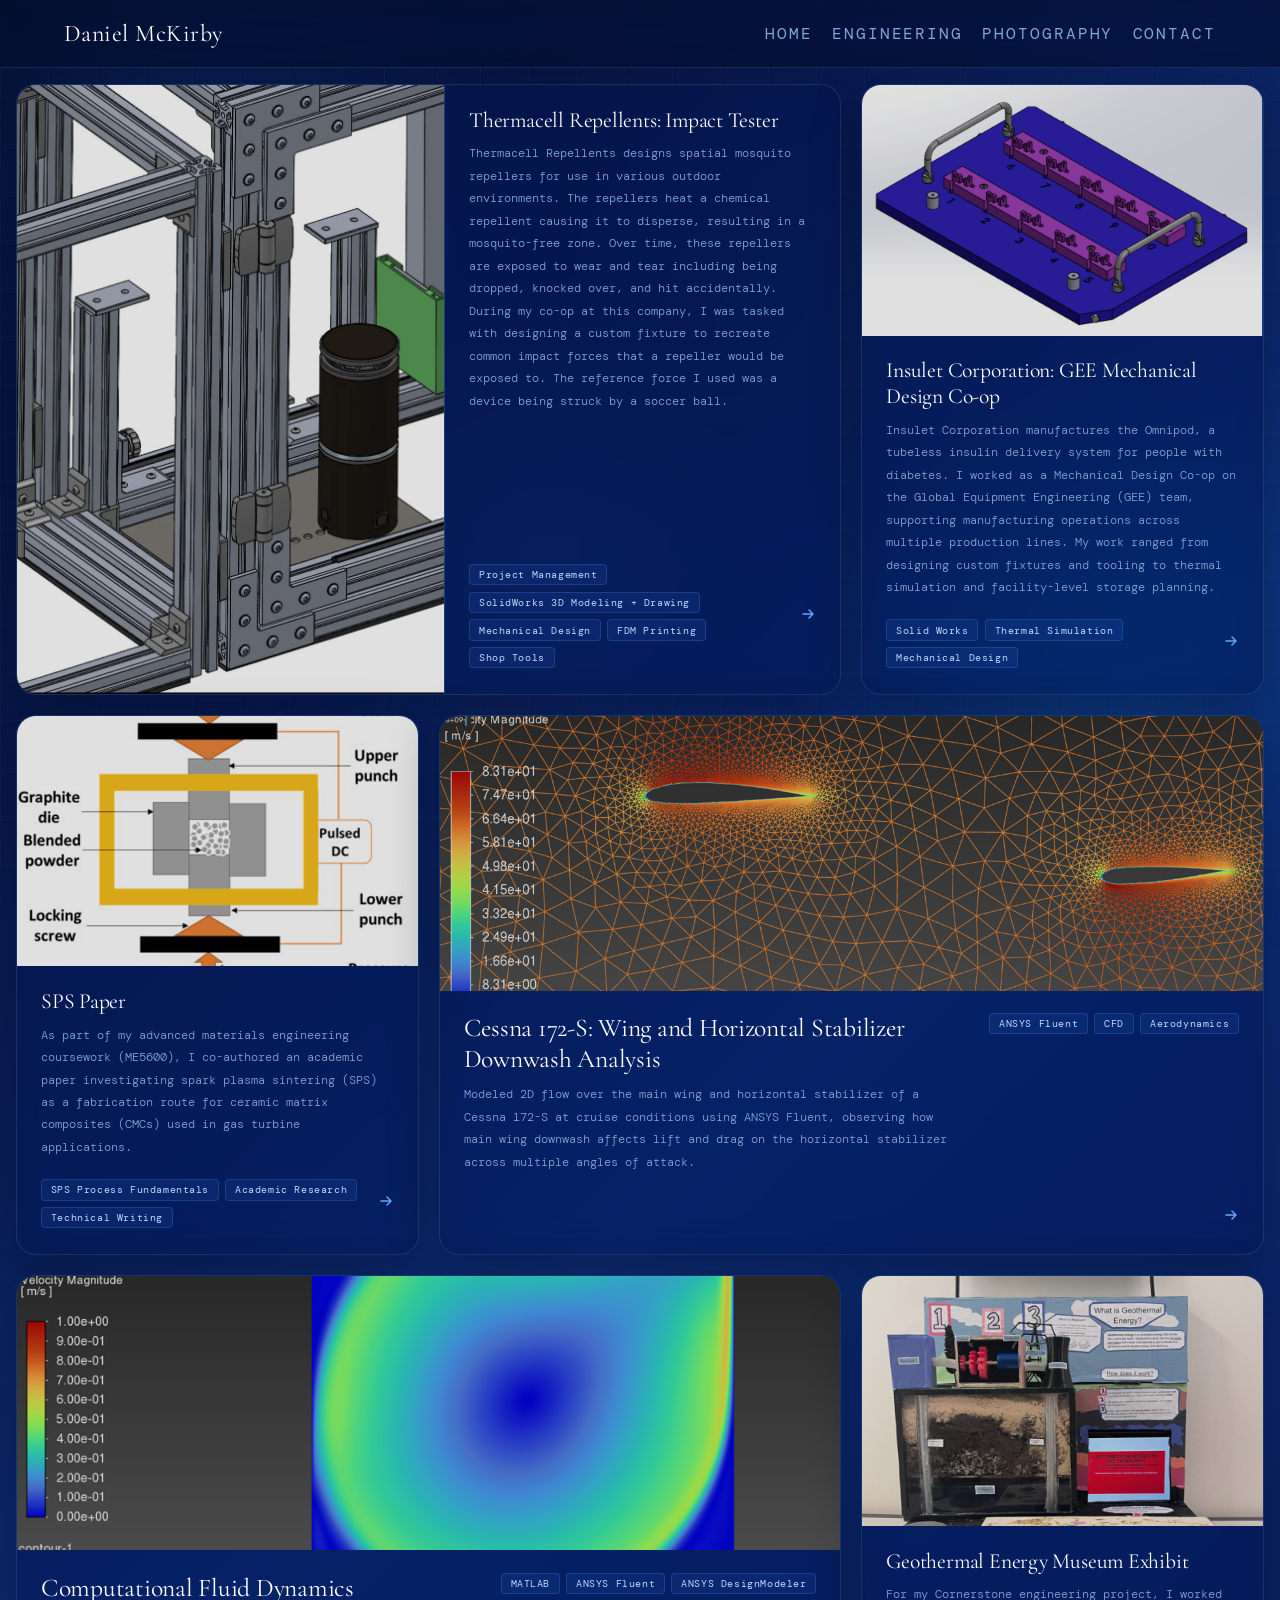
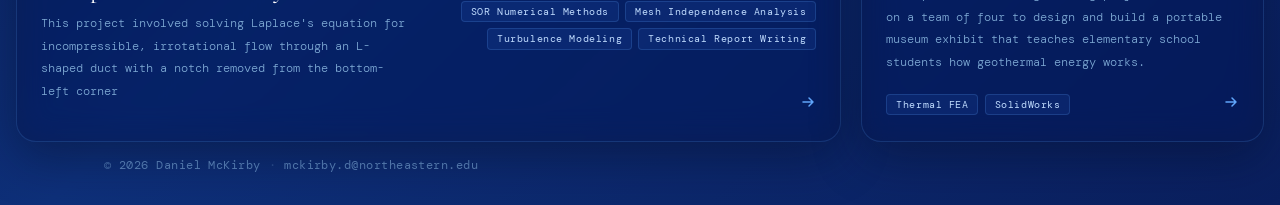
==== commit 97033c31: "Include CFD coursework, resize certain elements" ====
--- a/engineering/index.html
+++ b/engineering/index.html
@@ -146,7 +146,7 @@
       </div>
       <div class="eng-card-body">
         <h2 class="eng-card-title">Insulet Corporation: GEE Mechanical Design Co-op</h2>
-        <p class="eng-card-desc">Insulet Corporation manufactures the Omnipod, a tubeless insulin delivery system for people with diabetes. I worked as a Mechanical Design Co-op on the Global Equipment Engineering (GEE) team, supporting manufacturing operations across multiple production lines. My work ranged from designing custom fixtures and tooling to thermal simulation and facility-level storage planning. Over the six months, I completed four main projects and contributed to dozens of smaller design tasks across the plant.</p>
+        <p class="eng-card-desc">Insulet Corporation manufactures the Omnipod, a tubeless insulin delivery system for people with diabetes. I worked as a Mechanical Design Co-op on the Global Equipment Engineering (GEE) team, supporting manufacturing operations across multiple production lines. My work ranged from designing custom fixtures and tooling to thermal simulation and facility-level storage planning.</p>
         <div class="eng-card-footer">
           <div class="eng-card-pills">
             <span class="pill">Solid Works</span>
@@ -165,13 +165,14 @@
     <!-- Card 3 -->
     <a href="sps/" class="eng-card" data-tags="fabrication">
       <div class="eng-card-media">
-          <img src="images/sps1.webp" alt="Cessna 172-S Downwash Analysis">
+          <img src="images/sps1.webp" alt="SPS Paper">
         <div class="eng-card-overlay">
         </div>
       </div>
       <div class="eng-card-body">
         <h2 class="eng-card-title">SPS Paper</h2>
-        <p class="eng-card-desc">As part of my advanced materials engineering coursework (ME5600), I co-authored an academic paper investigating spark plasma sintering (SPS) as a fabrication route for ceramic matrix composites (CMCs) used in gas turbine applications. The paper examines the SPS process, how it compares to conventional CMC fabrication methods, and whether it can realistically compete for production-scale turbine components.</p>        <div class="eng-card-footer">
+        <p class="eng-card-desc">As part of my advanced materials engineering coursework (ME5600), I co-authored an academic paper investigating spark plasma sintering (SPS) as a fabrication route for ceramic matrix composites (CMCs) used in gas turbine applications.</p>
+                <div class="eng-card-footer">
           <div class="eng-card-pills">
             <span class="pill">SPS Process Fundamentals</span>
             <span class="pill">Academic Research</span>
@@ -189,12 +190,12 @@
     <!-- Card 4 -->
 <a href="cessna/" class="eng-card eng-card--banner" data-tags="mechanical systems">
   <div class="eng-card-media">
-    <img src="images/cessna3.webp" alt="Cessna 172-S Downwash Analysis">
+    <img src="images/cessna3.webp" alt="Cessna 172-S: Wing and Horizontal Stabilizer Downwash Analysis">
     <div class="eng-card-overlay">
     </div>
   </div>
   <div class="eng-card-body">
-    <h2 class="eng-card-title">Cessna 172-S Downwash Analysis</h2>
+    <h2 class="eng-card-title">Cessna 172-S: Wing and Horizontal Stabilizer Downwash Analysis</h2>
     <p class="eng-card-desc">Modeled 2D flow over the main wing and horizontal stabilizer of a Cessna 172-S at cruise conditions using ANSYS Fluent, observing how main wing downwash affects lift and drag on the horizontal stabilizer across multiple angles of attack.</p>
     <div class="eng-card-footer">
       <div class="eng-card-pills">
@@ -213,15 +214,15 @@
  
 
     <!-- Card 5 -->
-     <a href="cdf/" class="eng-card eng-card--banner" data-tags="mechanical systems">
+     <a href="cfd/" class="eng-card eng-card--banner" data-tags="mechanical systems">
   <div class="eng-card-media">
-    <img src="images/cdf_2.webp" alt="Computational Fluid Dynamics">
+    <img src="images/cfd_2.webp" alt="Computational Fluid Dynamics">
     <div class="eng-card-overlay">
     </div>
   </div>
   <div class="eng-card-body">
     <h2 class="eng-card-title">Computational Fluid Dynamics</h2>
-    <p class="eng-card-desc">This project involved solving Laplace's equation for incompressible, irrotational flow through an L-shaped duct with a notch removed from the bottom-left corner. I implemented the Successive Over-Relaxation (SOR) method in MATLAB, applying boundary conditions for a uniform inlet velocity, zero normal gradient along walls, and a zero streamwise velocity gradient at the outlet. From the converged velocity potential, I derived the full velocity field, pressure distribution (via Bernoulli's equation), and stream function. A mesh independence study across four grid refinements (Nx = 21 to 161) confirmed the solution was converging, with the finest grid used for final results.</p>
+    <p class="eng-card-desc">This project involved solving Laplace's equation for incompressible, irrotational flow through an L-shaped duct with a notch removed from the bottom-left corner</p>
     <div class="eng-card-footer">
       <div class="eng-card-pills">
         <span class="pill">MATLAB</span>
@@ -250,7 +251,7 @@
       </div>
       <div class="eng-card-body">
         <h2 class="eng-card-title">Geothermal Energy Museum Exhibit</h2>
-        <p class="eng-card-desc">For my Cornerstone engineering project, I worked on a team of four to design and build a portable museum exhibit that teaches elementary school students how geothermal energy works. The exhibit was presented to kids at an engineering expo, where they could interact with it hands-on. I served as rotating project lead, handled all of the programming, did most of the CAD work, and shared manufacturing responsibilities equally with the team. As project lead, I presented progress updates to the class and wrote a formal project memo.</p>
+        <p class="eng-card-desc">For my Cornerstone engineering project, I worked on a team of four to design and build a portable museum exhibit that teaches elementary school students how geothermal energy works.</p>
         <div class="eng-card-footer">
           <div class="eng-card-pills">
             <span class="pill">Thermal FEA</span>
--- a/engineering/style.css
+++ b/engineering/style.css
@@ -868,7 +868,7 @@
   display: grid;
   grid-template-columns: repeat(12, 1fr);
   gap: 1.25rem;
-  padding: 1rem 1rem 1rem 1rem; 
+  padding: 1rem 1rem 1rem 1rem;
 }
 
 .eng-card {
@@ -1084,7 +1084,7 @@
 
 /* ── Banner card: full-width, image top / content bottom ── */
 .eng-card--banner {
-  grid-column: span 6;
+  grid-column: span 8;
   flex-direction: column;
 }
 
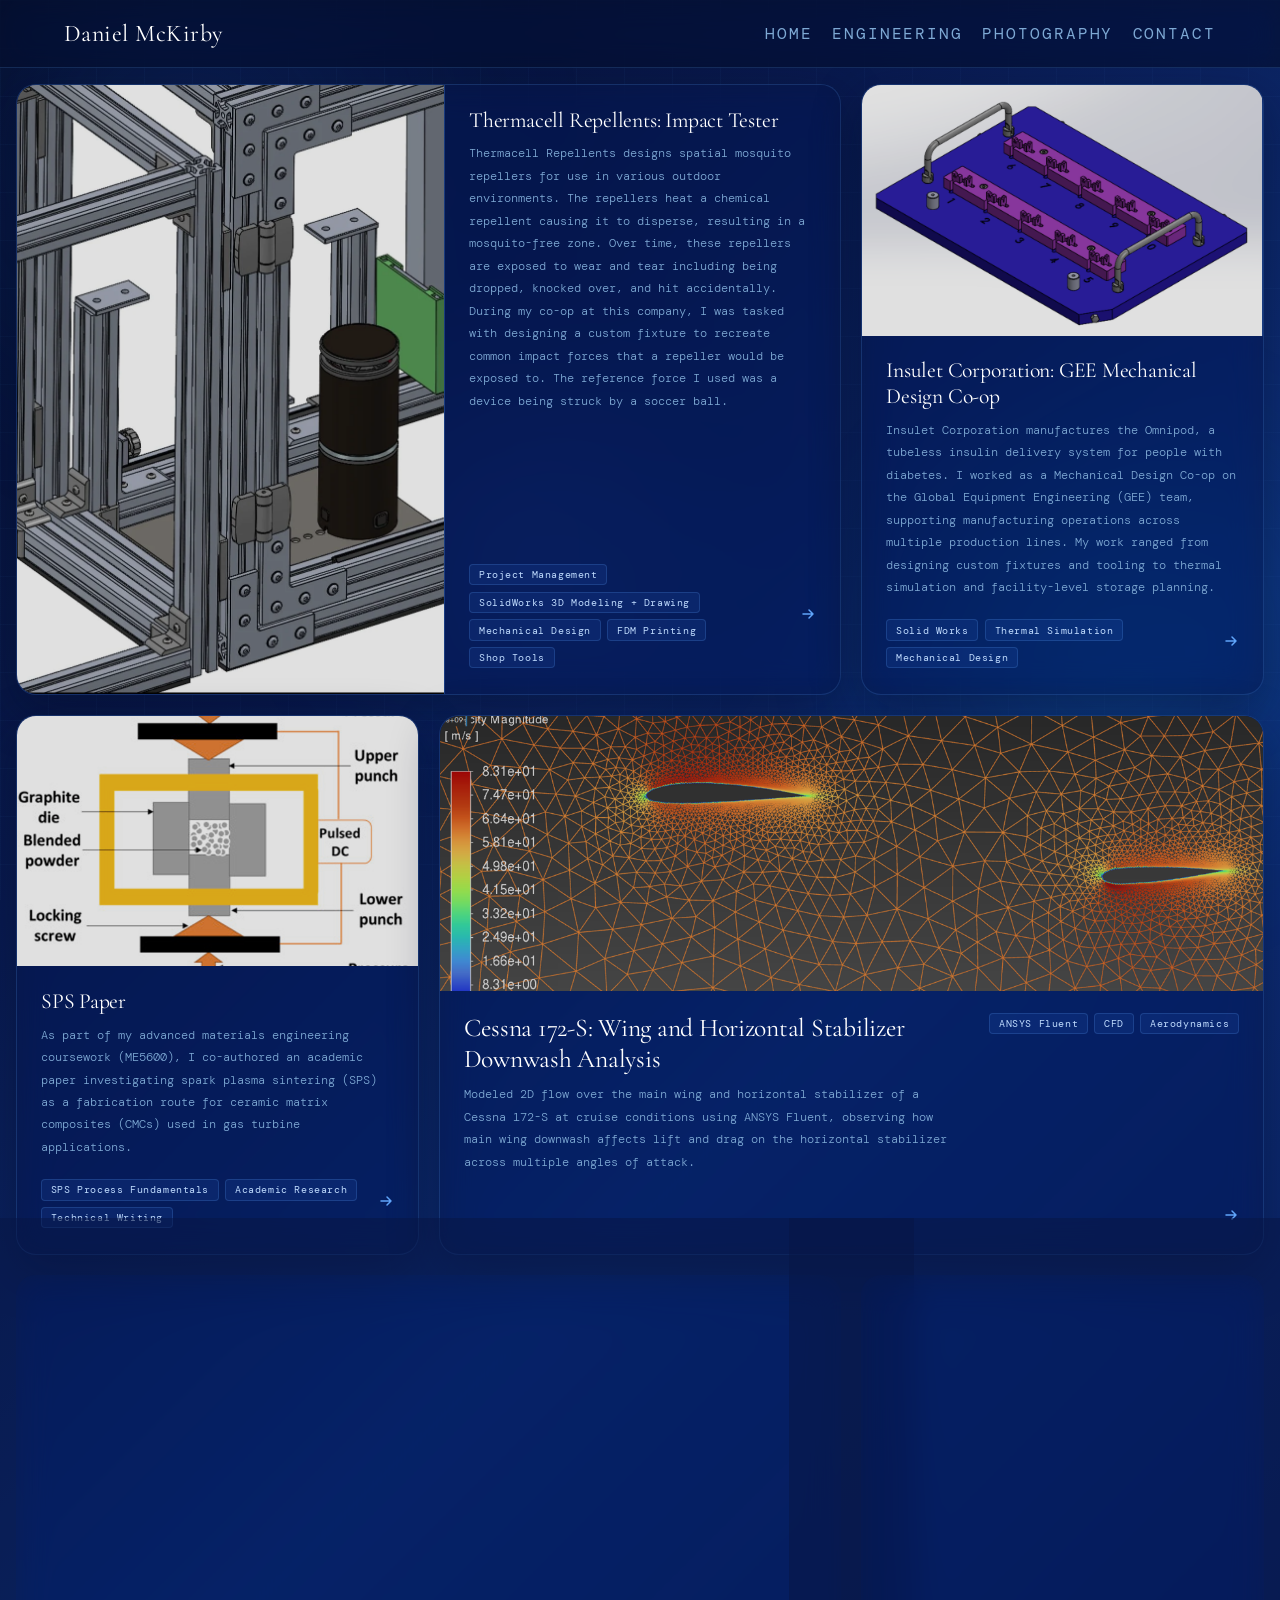
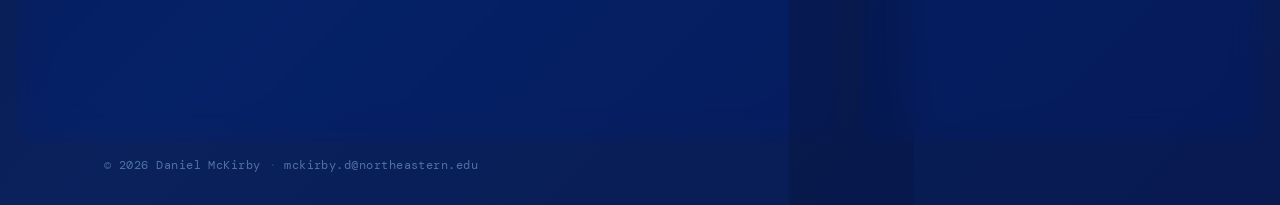
==== commit 1bc1fda7: "Add final project from original site" ====
--- a/engineering/index.html
+++ b/engineering/index.html
@@ -243,7 +243,7 @@
 </a>
  
     <!-- Card 6 -->
-    <a href="projects/project-template.html" class="eng-card" data-tags="systems">
+    <a href="geothermal-exhibit/" class="eng-card" data-tags="systems">
       <div class="eng-card-media">
         <img src="images/geothermal_6.webp" alt="Geothermal Energy Museum Exhibit">
         <div class="eng-card-overlay">
@@ -254,7 +254,8 @@
         <p class="eng-card-desc">For my Cornerstone engineering project, I worked on a team of four to design and build a portable museum exhibit that teaches elementary school students how geothermal energy works.</p>
         <div class="eng-card-footer">
           <div class="eng-card-pills">
-            <span class="pill">Thermal FEA</span>
+            <span class="pill">Programming</span>
+            <span class="pill">Memo Writing</span>
             <span class="pill">SolidWorks</span>
           </div>
           <span class="eng-card-arrow">
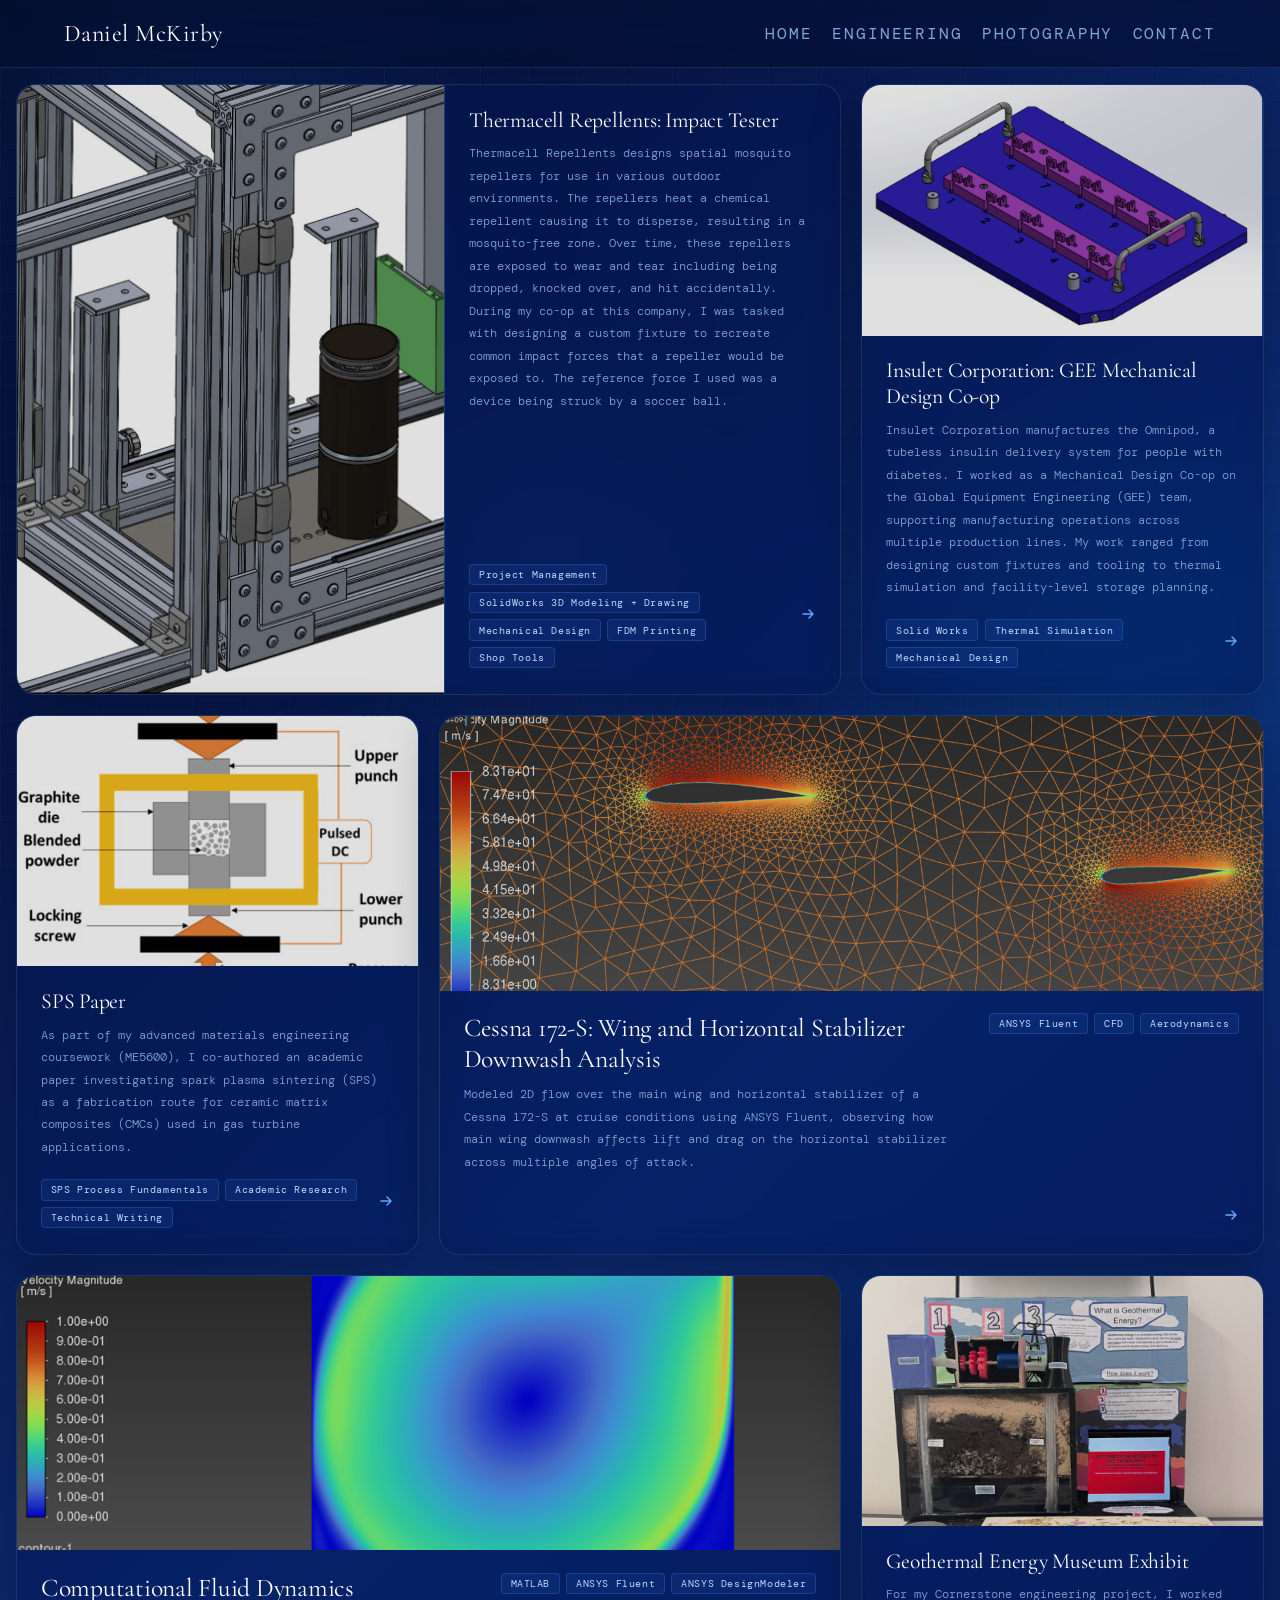
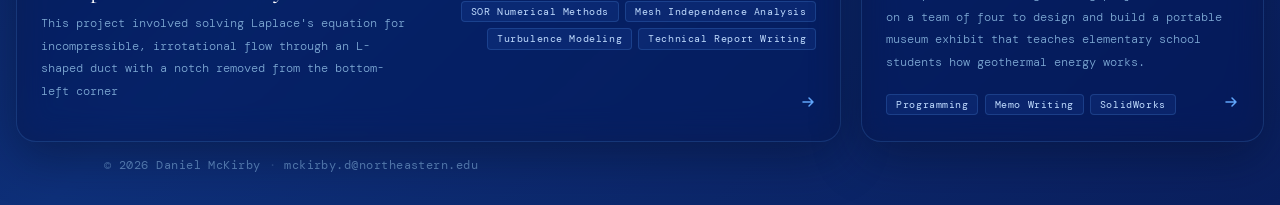
==== commit dc7f4576: "Fix HTML anchor tags for engineering cards" ====
--- a/engineering/index.html
+++ b/engineering/index.html
@@ -106,7 +106,7 @@
   <div class="eng-grid">
  
     <!-- Card 1 — Featured (wide) -->
-    <a href="impact-tester/" class="eng-card eng-card--featured" data-tags="mechanical fabrication">
+    <a href="impact-tester/" class="eng-card eng-card--featured">
       <div class="eng-card-media">
         <div class="eng-card-media-placeholder">
           <img src="images/impact_tester_2.webp" alt="...">
@@ -136,7 +136,7 @@
     </a>
  
     <!-- Card 2 -->
-    <a href="/engineering/insulet/" class="eng-card" data-tags="design systems">
+    <a href="/engineering/insulet/" class="eng-card">
       <div class="eng-card-media">
         <div class="eng-card-media-placeholder">
           <img src="images/insulet_3.webp" alt="...">
@@ -163,7 +163,7 @@
     </a>
  
     <!-- Card 3 -->
-    <a href="sps/" class="eng-card" data-tags="fabrication">
+    <a href="sps/" class="eng-card">
       <div class="eng-card-media">
           <img src="images/sps1.webp" alt="SPS Paper">
         <div class="eng-card-overlay">
@@ -188,7 +188,7 @@
     </a>
  
     <!-- Card 4 -->
-<a href="cessna/" class="eng-card eng-card--banner" data-tags="mechanical systems">
+<a href="cessna/" class="eng-card eng-card--banner">
   <div class="eng-card-media">
     <img src="images/cessna3.webp" alt="Cessna 172-S: Wing and Horizontal Stabilizer Downwash Analysis">
     <div class="eng-card-overlay">
@@ -214,7 +214,7 @@
  
 
     <!-- Card 5 -->
-     <a href="cfd/" class="eng-card eng-card--banner" data-tags="mechanical systems">
+     <a href="cfd/" class="eng-card eng-card--banner">
   <div class="eng-card-media">
     <img src="images/cfd_2.webp" alt="Computational Fluid Dynamics">
     <div class="eng-card-overlay">
@@ -243,7 +243,7 @@
 </a>
  
     <!-- Card 6 -->
-    <a href="geothermal-exhibit/" class="eng-card" data-tags="systems">
+    <a href="geothermal-exhibit/" class="eng-card">
       <div class="eng-card-media">
         <img src="images/geothermal_6.webp" alt="Geothermal Energy Museum Exhibit">
         <div class="eng-card-overlay">
@@ -276,4 +276,4 @@
   </footer>
 
 </body>
-</html>+</html>
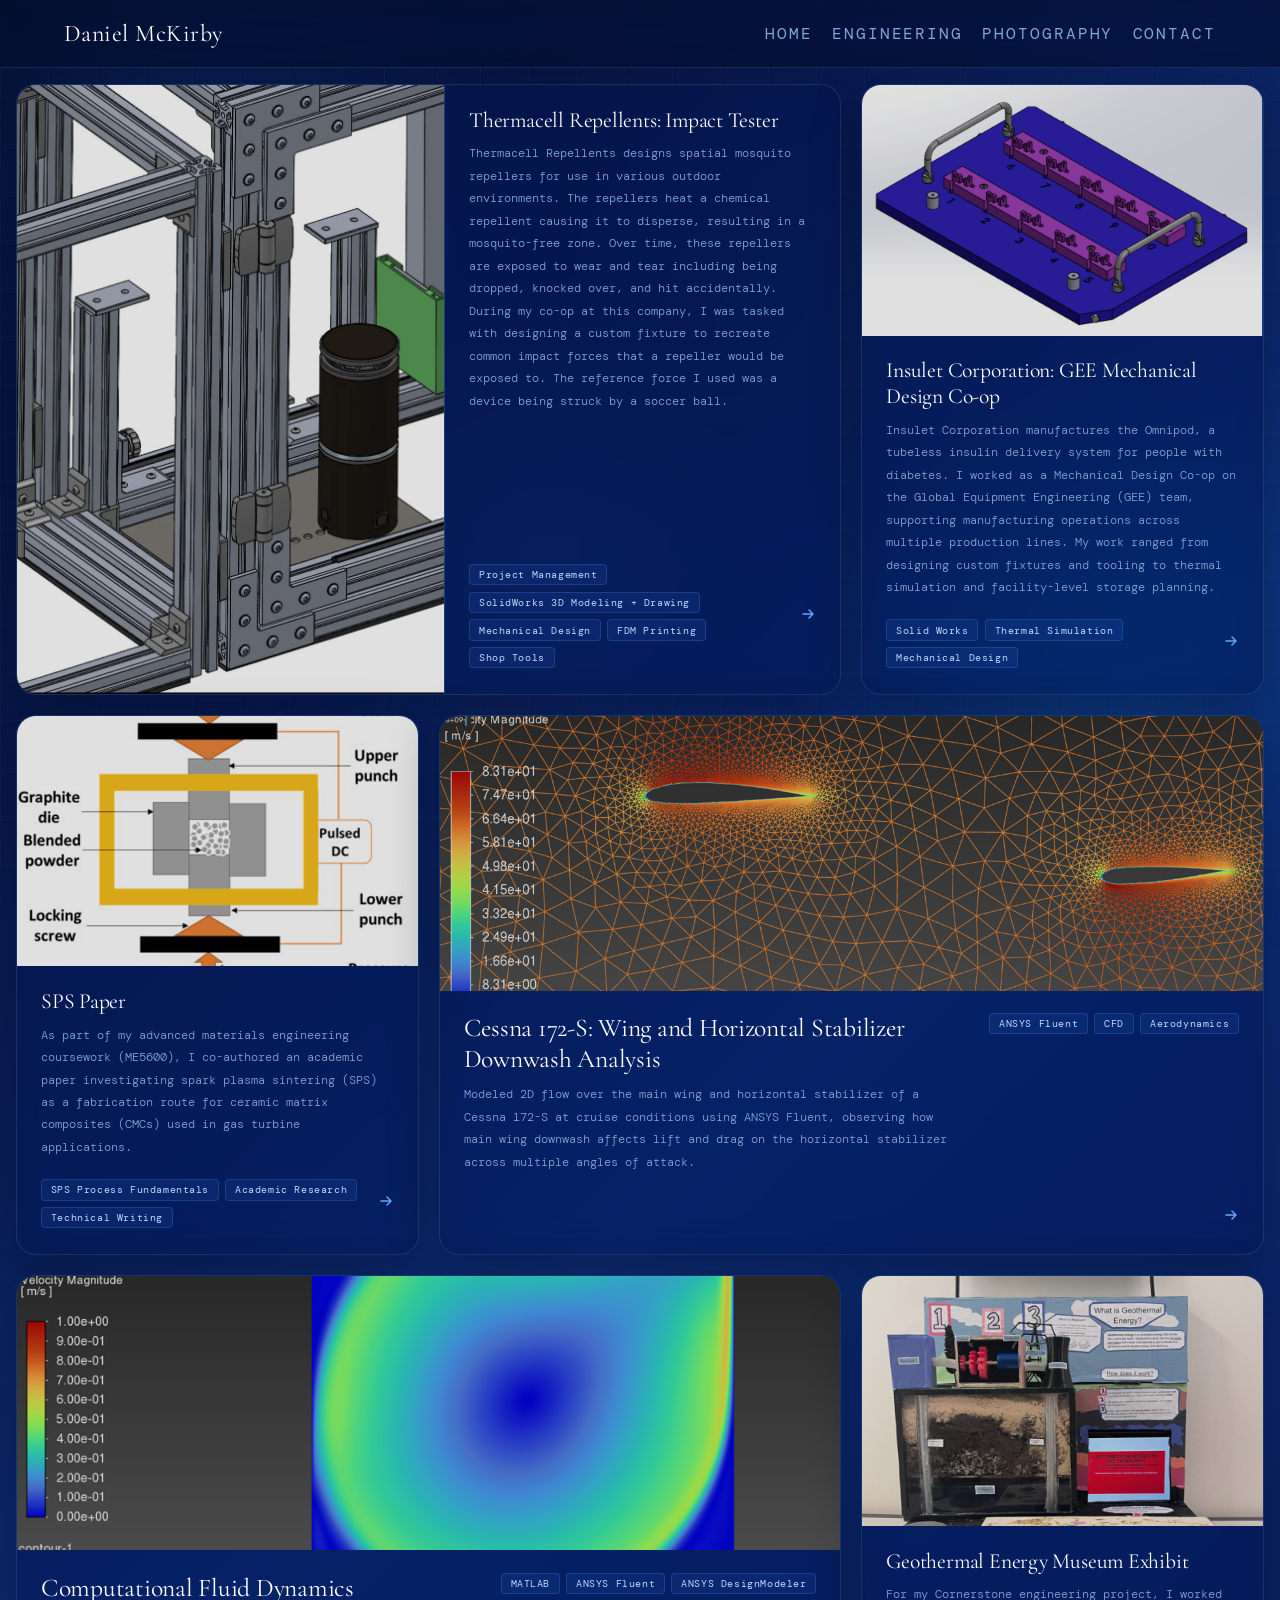
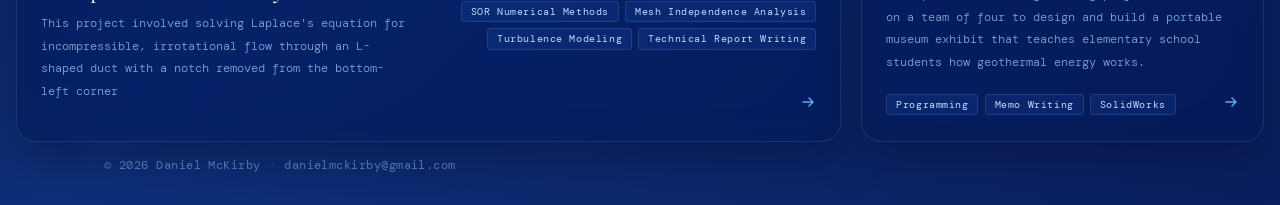
==== commit 7a7c2652: "Merge pull request #11 from a-a-rodrigues/main Make requested changes" ====
--- a/engineering/index.html
+++ b/engineering/index.html
@@ -35,14 +35,14 @@
           <rect x="1" y="3" width="14" height="10" rx="1.5"/><polyline points="1,3 8,9.5 15,3"/>
         </svg>
       </div>
-      <a href="mailto:mckirby.d@northeastern.edu" class="contact-link">mckirby.d@northeastern.edu</a>
+      <a href="mailto:danielmckirby@gmail.com" class="contact-link">danielmckirby@gmail.com</a>
     </div>
 
     <div class="contact-row">
       <div class="contact-icon">
         <svg viewBox="0 0 16 16" width="14" height="14" fill="none" stroke="#60a5fa" stroke-width="1.5" stroke-linecap="round" stroke-linejoin="round">
           <rect x="1" y="1" width="14" height="14" rx="2"/>
-          <path d="M5 7v5M5 4.5v.01M8 12V8c0-1 .5-1.5 1.5-1.5H11"/>
+          <path d="M5 7v5M5 4.5v.01M8 12V8.5c0-1 .7-1.5 1.5-1.5s1.5.5 1.5 1.5V12"/>
         </svg>
       </div>
       <a href="https://linkedin.com/in/dmckirby" class="contact-link">linkedin.com/in/dmckirby</a>
@@ -272,7 +272,7 @@
   <footer class="site-footer">
     <span>© 2026 Daniel McKirby</span>
     <span class="sep">·</span>
-    <a href="mailto:mckirby.d@northeastern.edu">mckirby.d@northeastern.edu</a>
+    <a href="mailto:danielmckirby@gmail.com">danielmckirby@gmail.com</a>
   </footer>
 
 </body>
